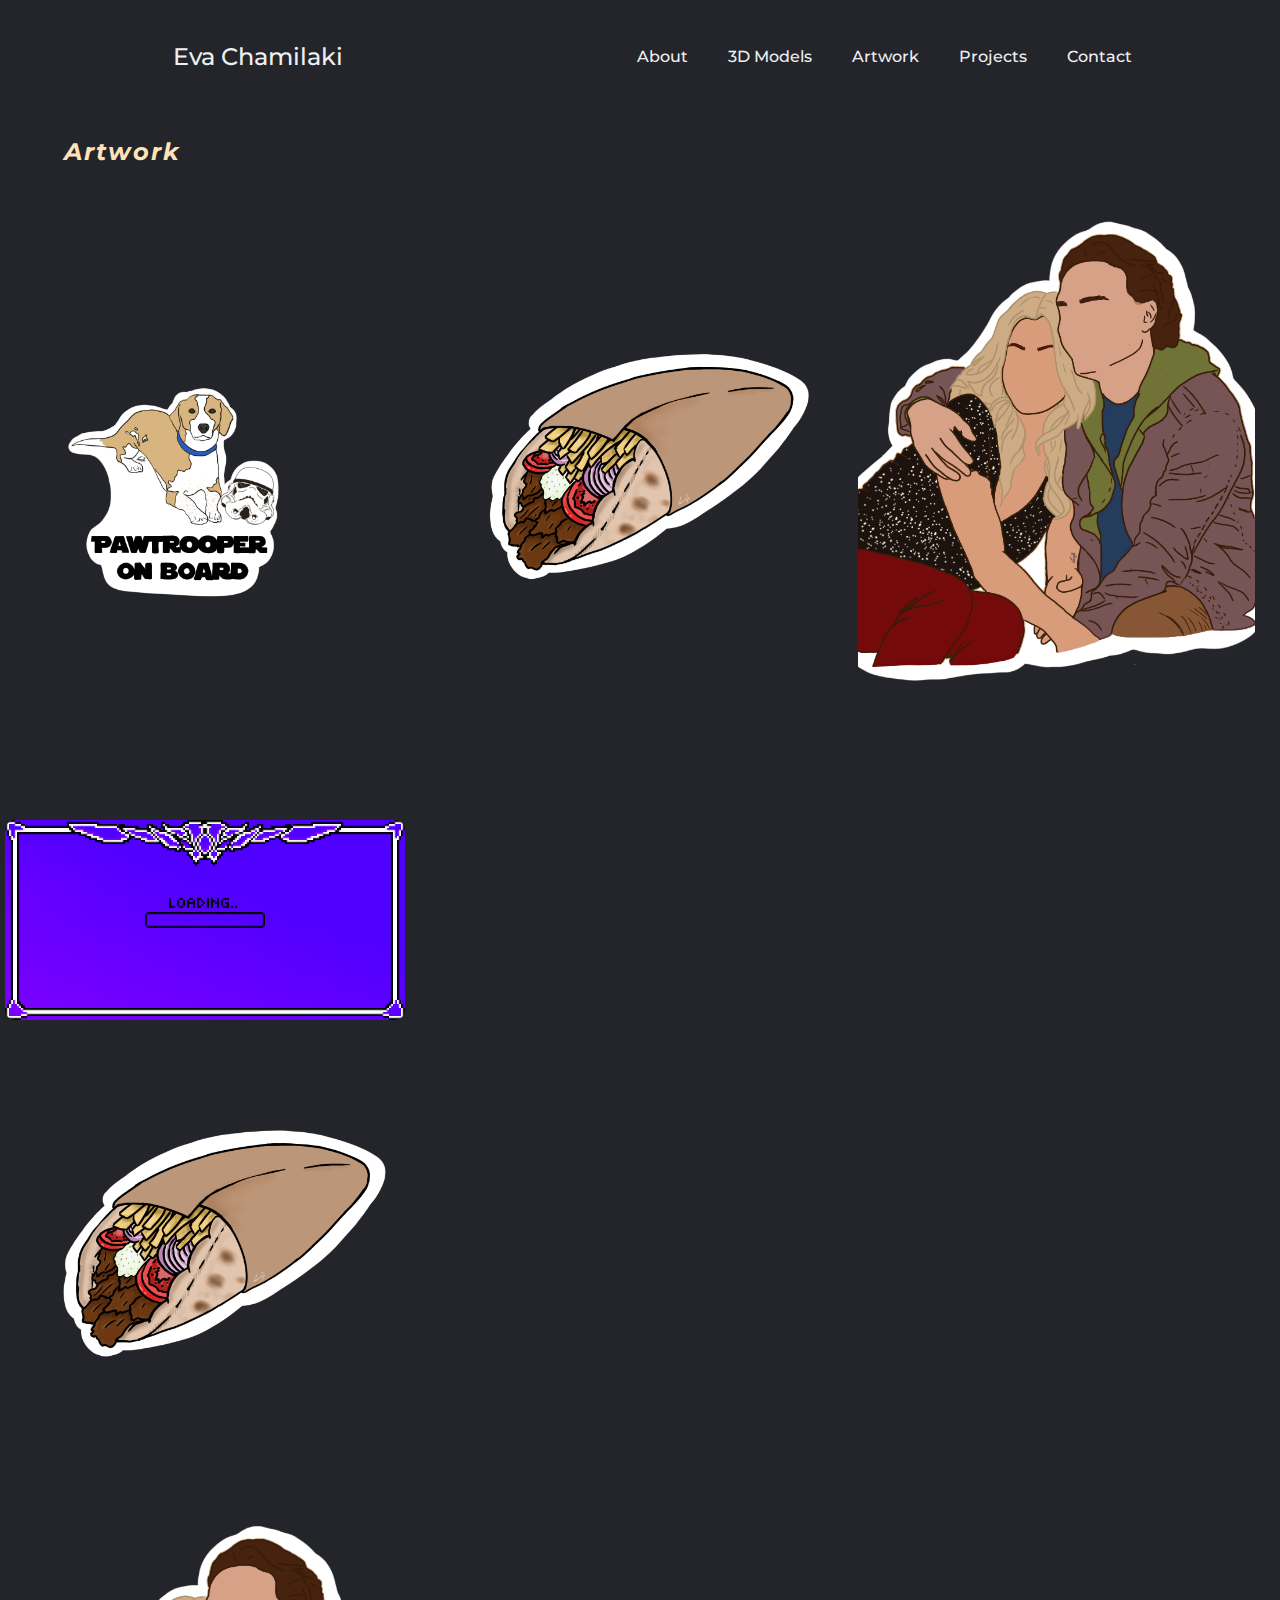
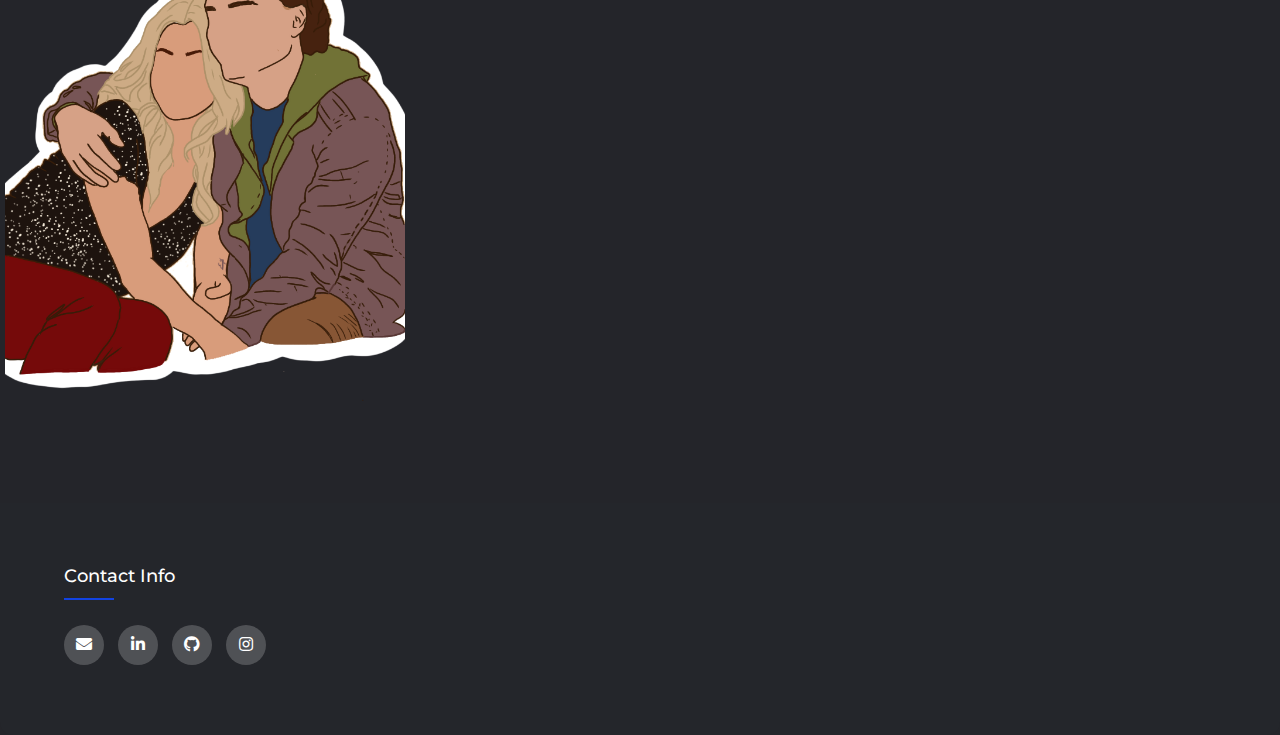
==== artwork.html @ fac0df14 "separated pages, added artworks" ====
<!DOCTYPE html>
<html>

<head>
    <meta charset="utf-8">
    <title>Eva Chamilaki</title>
    <meta name="description" content="">
    <meta name="viewport" content="width=device-width, initial-scale=1">
    <link rel="stylesheet" href="styles.css">
    <link href="https://fonts.googleapis.com/css?family=Montserrat:500&display=swap" rel="stylesheet">
    <link rel="stylesheet" type="text/css"
        href="https://cdnjs.cloudflare.com/ajax/libs/font-awesome/5.15.1/css/all.min.css">
    <script>
        window.onload = function () {
          window.scrollTo(0, 0);
        };
      </script>
</head>

<body>
    <header>
        <nav>
            <ul class="nav__links">
                <li><a href="index.html">About</a></li>
                <li><a href="models_3d.html">3D Models</a></li>
                <li><a href="#anchor_artwork">Artwork</a></li>
                <li><a href="#">Projects</a></li>
                <li><a href="#anchor_contact">Contact</a></li>
            </ul>
        </nav>
        <a class="cta" href="#">Eva Chamilaki</a>
    </header>
    <div class="header-line"></div>

    <div class="main-content">
        <h2 id="anchor_artwork" class="section_titles"><i>Artwork</i></h2>
        <div class="art_3d">
            <div class="row">
                <div class="img_container">
                    <img class="img_format" src="artwork/pawtrooper.png" alt="Azor" style="width:100%">
                </div>
                <div class="img_container">
                    <img class="img_format" src="artwork/gyros_logo.png" alt="GyroText" style="width:100%">
                </div>
                <div class="img_container">
                    <img class="img_format" src="artwork/leonny.png" alt="PennyLeon" style="width:100%">
                </div>
            </div>

            <div class="row"></div>
                <div class="img_container">
                    <img class="img_format" src="artwork/loading.gif" alt="LoadingScreen" style="width:100%">
                </div>
                <div class="img_container">
                    <img class="img_format" src="artwork/gyros_logo.png" alt="GyroText" style="width:100%">
                </div>
                <div class="img_container">
                    <img class="img_format" src="artwork/leonny.png" alt="PennyLeon" style="width:100%">
                </div>
            </div>
            
        </div>
    </div>

    <div class="footer-line"></div>
    <footer class="footer" id="anchor_contact">
        <div class="container">
            <div class="footer-col">
                <h4>Contact info</h4>
                <div class="social-links">
                    <a href="mailto: evacham7@gmail.com" target="_blank"><i class="fas fa-envelope"></i></a>
                    <a href="https://www.linkedin.com/in/eva-chamilaki/" target="_blank"><i
                            class="fab fa-linkedin-in"></i></a>
                    <a href="https://github.com/EvaChamilaki" target="_blank"><i class="fab fa-github"></i></a>
                    <a href="https://www.instagram.com/eva_cham7/" target="_blank"><i class="fab fa-instagram"></i></a>
                </div>
            </div>
        </div>
    </footer>
</body>

</html>
---- styles.css ----
* {
  box-sizing: border-box;
  margin: 0;
  padding: 0;
}

html {
  scroll-behavior: smooth;
}

header {
  display: flex;
  justify-content: space-between;
  align-items: center;
  padding: 30px 10%;
  background-color: #24252a;
}

nav {
  order: 1;
}

.nav__links a,
.cta,
p,
.overlay__content a {
  font-family: "Montserrat", sans-serif;
  font-weight: 500;
  color: #edf0f1;
  text-decoration: none;
}

.about_links {
  color: rgb(115, 204, 242);
}
.nav__links {
  list-style: none;
  display: flex;
  font-size: 16px;
}

.nav__links li {
  padding: 0px 20px;
}

.nav__links li:nth-child(1) {
  padding: 0 20px 0 0;
}

.nav__links li a {
  transition: all 0.3s ease 0s;
}

.nav__links li a:hover {
  color: #1355ef;
}

.cta {
  font-size: 24px;
  margin-left: 20px;
  padding: 9px 25px;
  cursor: default;
  user-select: none;
}

.section_titles {
  display: flex;
  flex-direction: column;
  align-items: left;
  color: #ffe2b6;
  letter-spacing: 2px;
  margin-left: 5%;
}

.header-line,
.footer-line {
  width: 100%;
  height: 2px;
  background-color: #1355ef;
  margin: 0 auto;
}

.header-line {
  margin-bottom: 20px;
}

.footer-line {
  margin-top: 20px;
}

.menu {
  display: none;
}

.overlay {
  height: 100%;
  width: 0;
  position: fixed;
  z-index: 1;
  left: 0;
  top: 0;
  background-color: #24252a;
  overflow-x: hidden;
  transition: all 0.5s ease 0s;
}

.overlay--active {
  width: 100%;
}

.overlay__content {
  display: flex;
  height: 100%;
  flex-direction: column;
  align-items: center;
  justify-content: center;
}

.overlay a {
  padding: 15px;
  font-size: 36px;
  display: block;
  transition: all 0.3s ease 0s;
}

.overlay a:hover,
.overlay a:focus {
  color: #1355ef;
}

.overlay .close {
  position: absolute;
  top: 20px;
  right: 45px;
  font-size: 60px;
  color: #edf0f1;
}

html,
body {
  height: 100%;
  margin: 0;
}

body {
  line-height: 1.5;
  font-family: 'Montserrat', sans-serif;
  display: flex;
  flex-direction: column;
  justify-content: space-between;
  background-color: #24252a;
}

.main-content {
  flex: 1;
  background-color: #24252a;
}

.container {
  max-width: 1224px;
  margin: auto;
  width: 90%;
  padding: 40px 0;
}

.art_3d {
  display: flex;
  flex-direction: column;
  /* Stack rows vertically */
  gap: 20px;
  margin: 0;
  background-color: #24252a;
  padding: 0;
}

.row {
  display: flex;
  justify-content: space-between;
  /* Spread images evenly across each row */
  gap: 20px;
  /* Adjust the space between images */
}

.img_container {
  width: 32%;
  padding: 5px;
  justify-content: center;
  align-items: center;
  display:flex;
}

.img_format {
  width: 100%;
  display: block;
  transition: transform .2s;
  margin:0 auto;
  border-radius: 10px;
}

.about_img {
  float: right;
  margin: 0px 0px 15px 20px;
  border-radius: 10px;
}

.img_format:hover{
    transform:scale(1.1);
}

.row::after {
  content: "";
  clear: both;
  display: table;
}

p {
  padding: 15px; 
  padding-bottom: 0px;
  color: white;

}

.footer {
  background-color: #24262b;
  padding: 20px 0;
  position: relative;
  bottom: 0;
  border-radius: 0px 0px 13px 13px;
}

.footer-col h4 {
  font-size: 18px;
  color: #ffffff;
  text-transform: capitalize;
  margin-bottom: 35px;
  font-weight: 500;
  position: relative;
}

.footer-col h4::before {
  content: '';
  position: absolute;
  left: 0;
  bottom: -10px;
  background-color: #1243e1;
  height: 2px;
  box-sizing: border-box;
  width: 50px;
}

.footer-col .social-links a {
  display: inline-block;
  height: 40px;
  width: 40px;
  background-color: rgba(255, 255, 255, 0.2);
  margin: 0 10px 10px 0;
  text-align: center;
  line-height: 40px;
  border-radius: 50%;
  color: #ffffff;
  transition: all 0.5s ease;
}

.footer-col .social-links a:hover {
  color: #24262b;
  background-color: #ffffff;
}
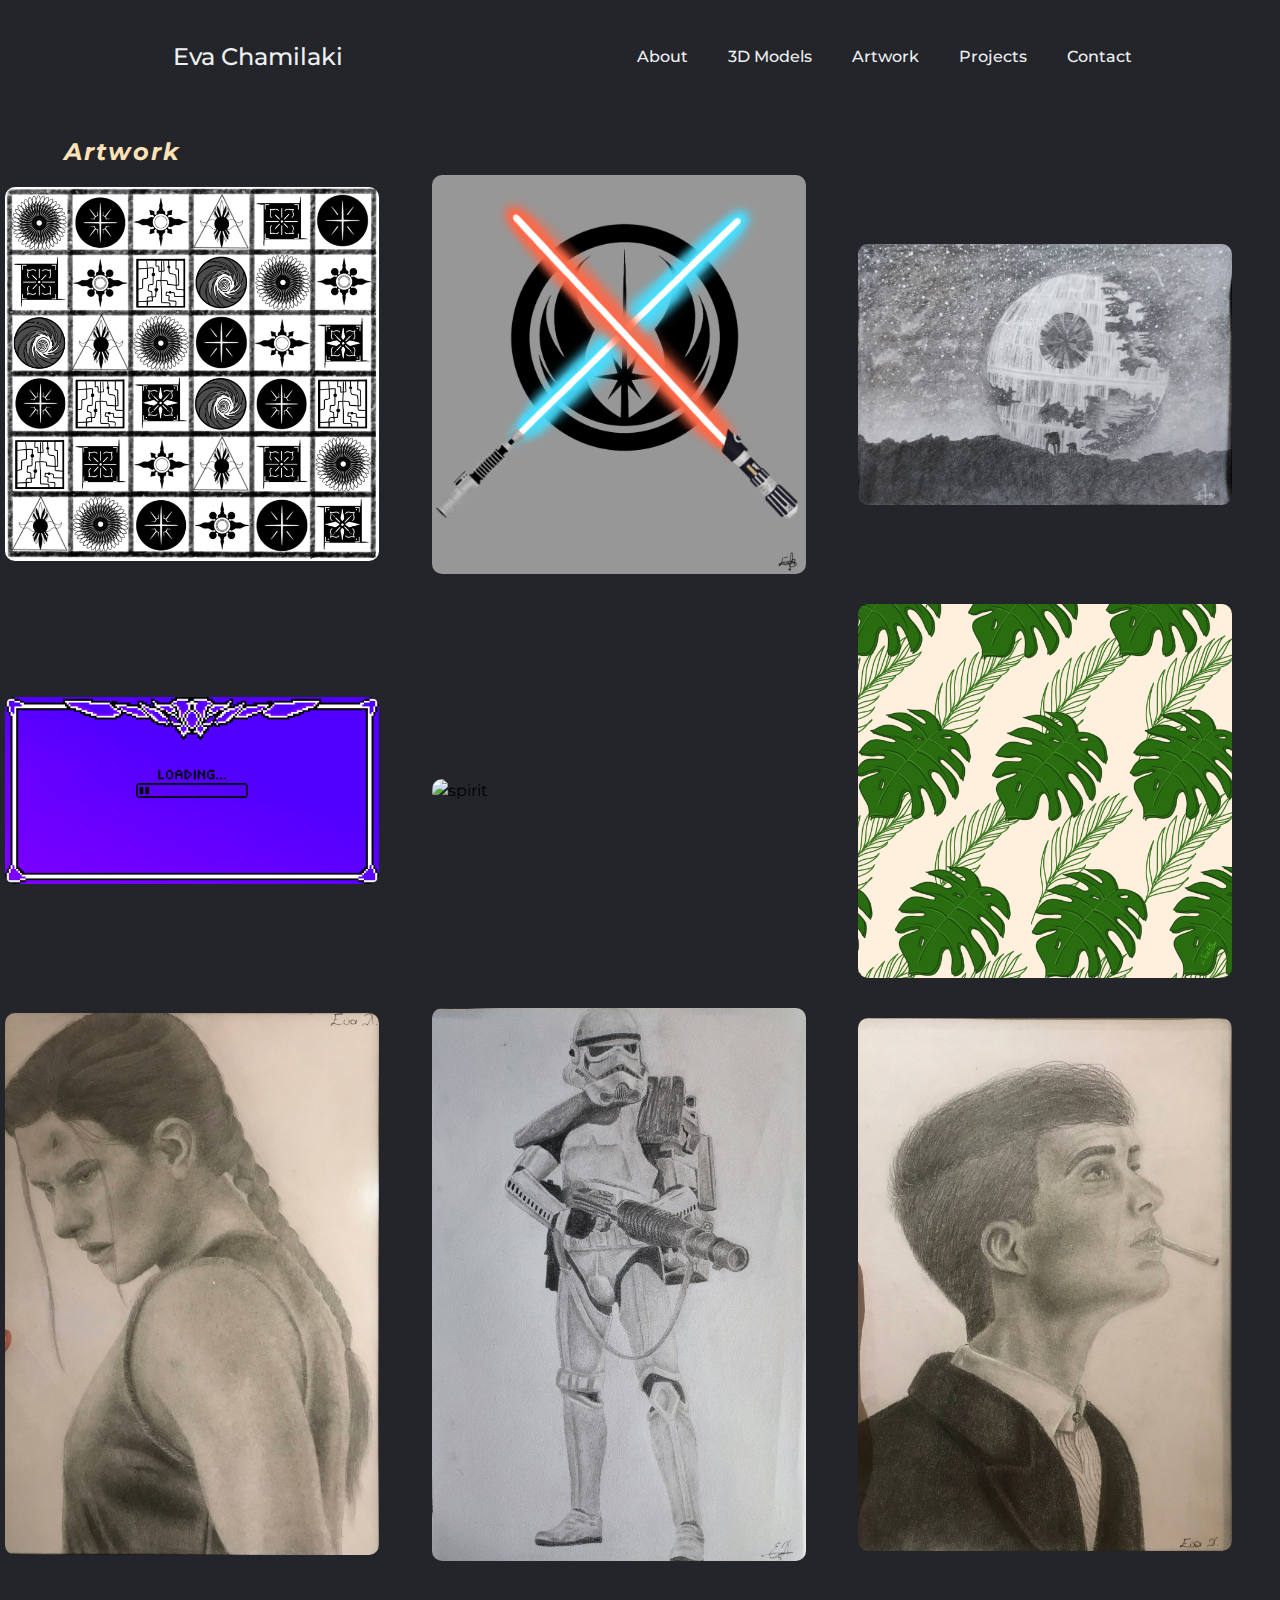
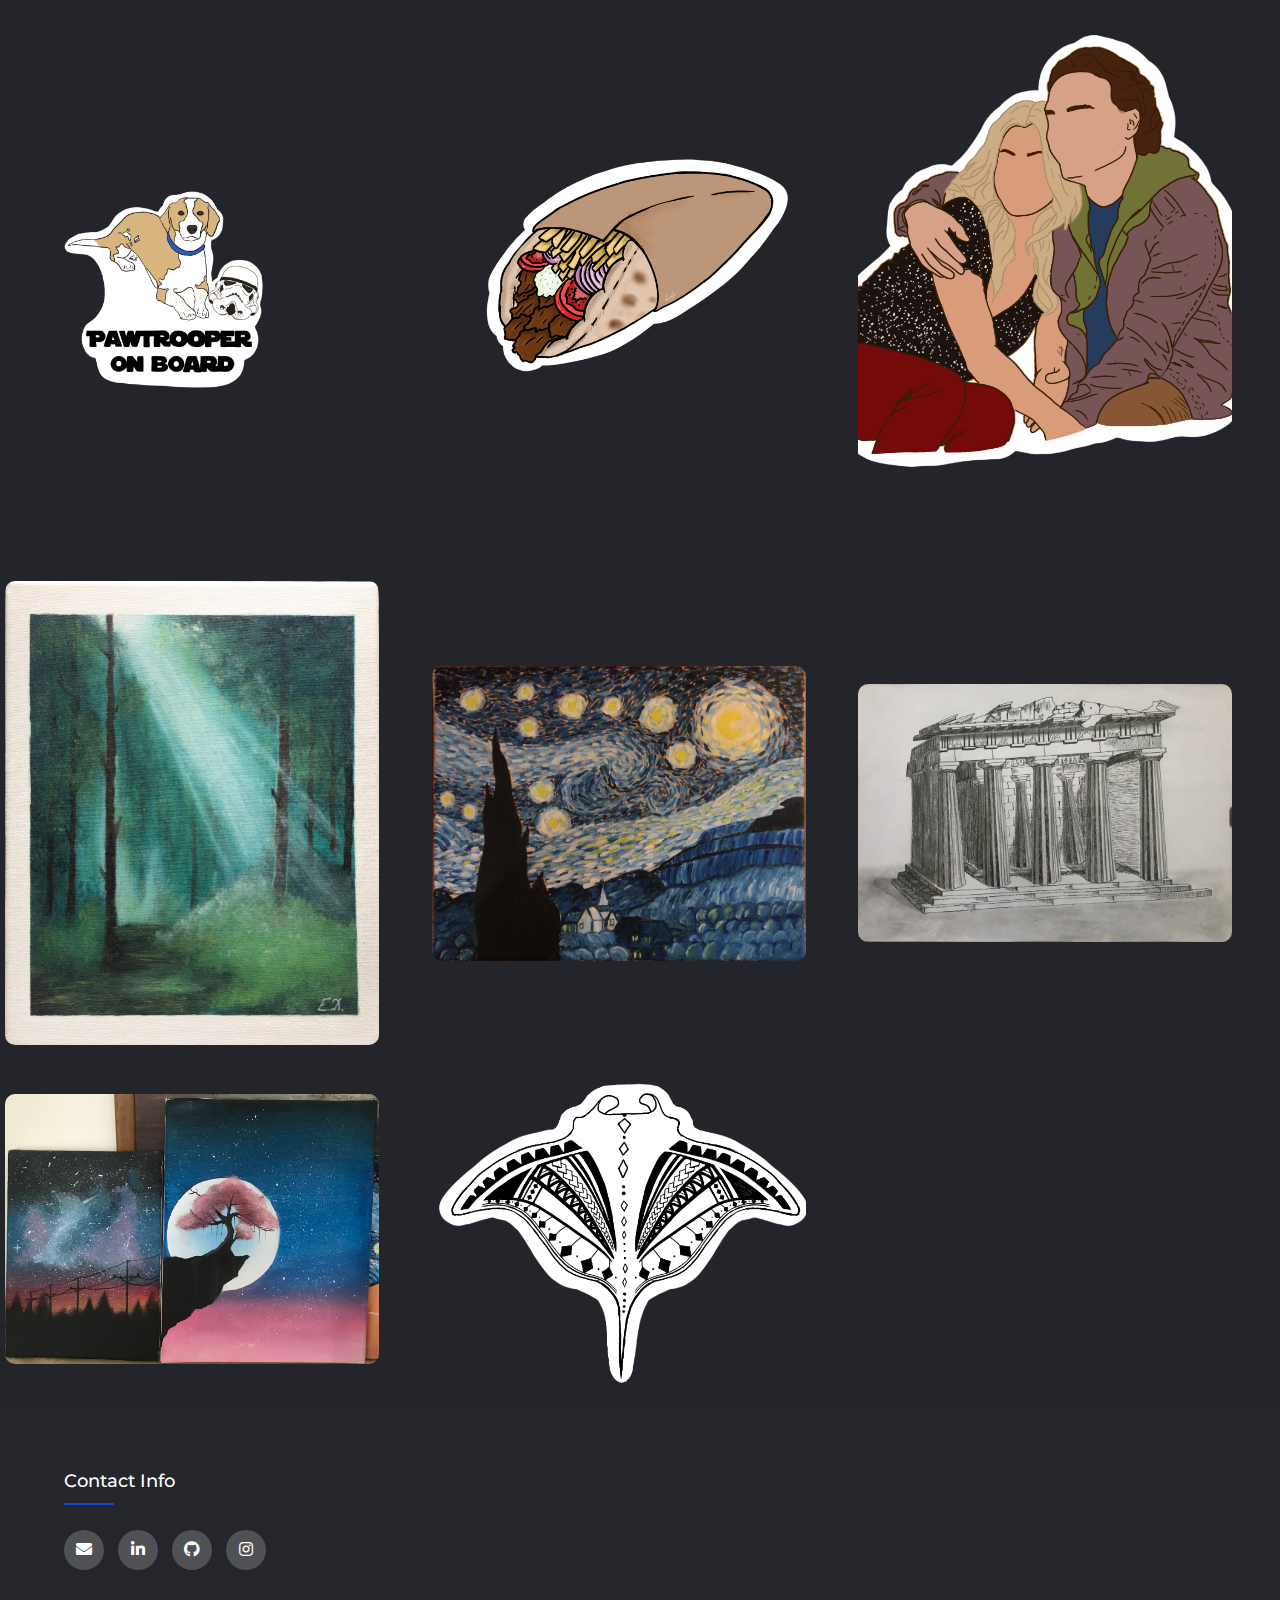
==== commit cf246c5e: "created artwork page" ====
--- a/artwork.html
+++ b/artwork.html
@@ -37,28 +37,75 @@
         <div class="art_3d">
             <div class="row">
                 <div class="img_container">
-                    <img class="img_format" src="artwork/pawtrooper.png" alt="Azor" style="width:100%">
+                    <img class="img_format" src="artwork/symbols.png" alt="symbols">
                 </div>
                 <div class="img_container">
-                    <img class="img_format" src="artwork/gyros_logo.png" alt="GyroText" style="width:100%">
+                    <img class="img_format" src="artwork/StarWars.png" alt="lightsabers">
                 </div>
                 <div class="img_container">
-                    <img class="img_format" src="artwork/leonny.png" alt="PennyLeon" style="width:100%">
+                    <img class="img_format" src="artwork/deathstar.jpg" alt="deathstar">
                 </div>
             </div>
 
-            <div class="row"></div>
+            <div class="row">
                 <div class="img_container">
-                    <img class="img_format" src="artwork/loading.gif" alt="LoadingScreen" style="width:100%">
+                    <img class="img_format" src="artwork/loading.gif" alt="LoadingScreen">
                 </div>
                 <div class="img_container">
-                    <img class="img_format" src="artwork/gyros_logo.png" alt="GyroText" style="width:100%">
+                    <img class="img_format" src="artwork/spirit.png" alt="spirit">
                 </div>
                 <div class="img_container">
-                    <img class="img_format" src="artwork/leonny.png" alt="PennyLeon" style="width:100%">
+                    <img class="img_format" src="artwork/wallpaper.png" alt="wallpaper">
+                </div>
+            </div>
+
+            <div class="row">
+                <div class="img_container">
+                    <img class="img_format" src="artwork/abby (2).jpg" alt="abby">
+                </div>
+                <div class="img_container">
+                    <img class="img_format" src="artwork/stormtrooper.jpg" alt="stormtrooper">
+                </div>
+                <div class="img_container">
+                    <img class="img_format" src="artwork/peak (2).jpg" alt="peakyblinders">
+                </div>
+            </div>
+
+            <div class="row">
+                <div class="img_container">
+                    <img class="img_format" src="artwork/pawtrooper.png" alt="Azor">
+                </div>
+                <div class="img_container">
+                    <img class="img_format" src="artwork/gyros_logo.png" alt="GyroText">
+                </div>
+                <div class="img_container">
+                    <img class="img_format" src="artwork/leonny.png" alt="PennyLeon">
                 </div>
             </div>
             
+            <div class="row">
+                <div class="img_container">
+                    <img class="img_format" src="artwork/forest.jpg" alt="forest">
+                </div>
+                <div class="img_container">
+                    <img class="img_format" src="artwork/vangogh.jpg" alt="starrynight">
+                </div>
+                <div class="img_container">
+                    <img class="img_format" src="artwork/monument.jpg" alt="monument">
+                </div>
+            </div>
+
+            <div class="row">
+                <div class="img_container">
+                    <img class="img_format" src="artwork/drawings.jpg" alt="drawings">
+                </div>
+                <div class="img_container">
+                    <img class="img_format" src="artwork/mantaray.png" alt="mantaray">
+                </div>
+                <div class="img_container">
+                    <!-- <img class="img_format" src="artwork/leonny.png" alt="PennyLeon"> -->
+                </div>
+            </div>
         </div>
     </div>
 
--- a/styles.css
+++ b/styles.css
@@ -182,7 +182,7 @@
 }
 
 .img_container {
-  width: 32%;
+  width: 30%;
   padding: 5px;
   justify-content: center;
   align-items: center;
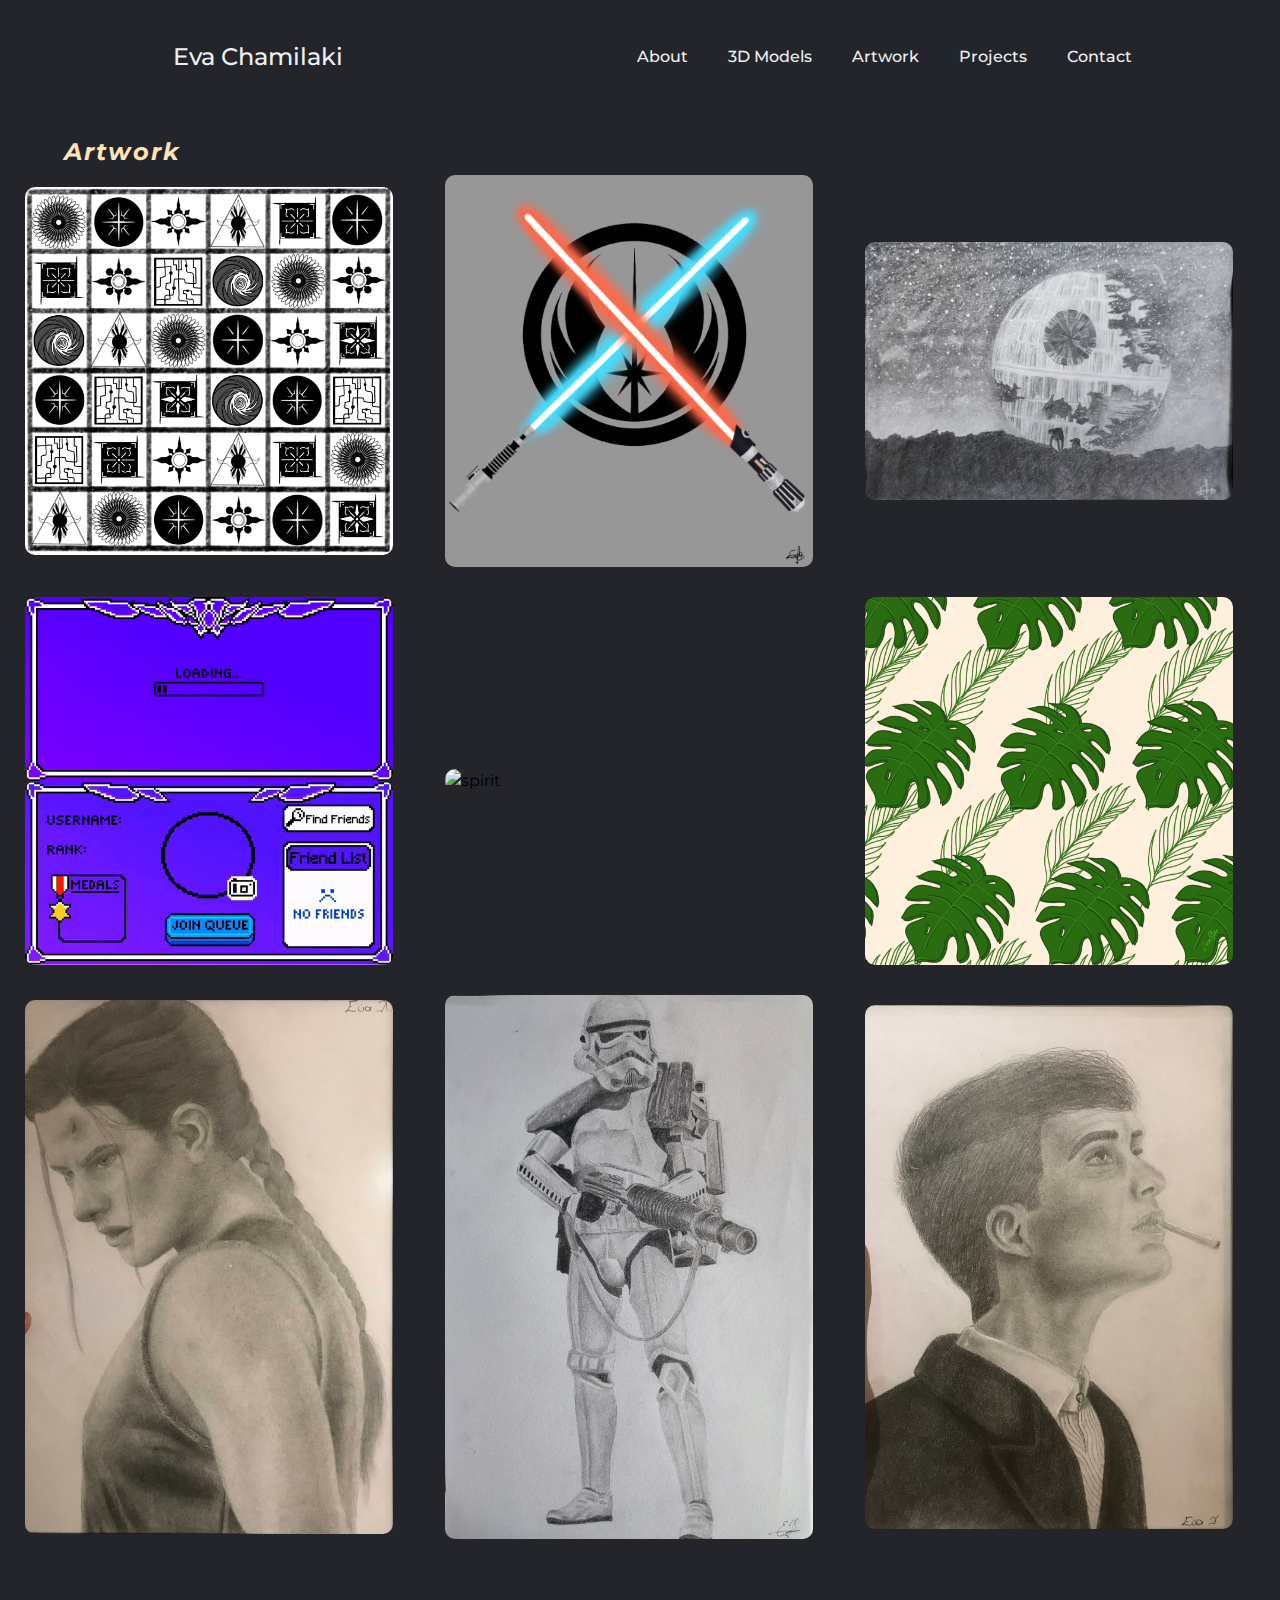
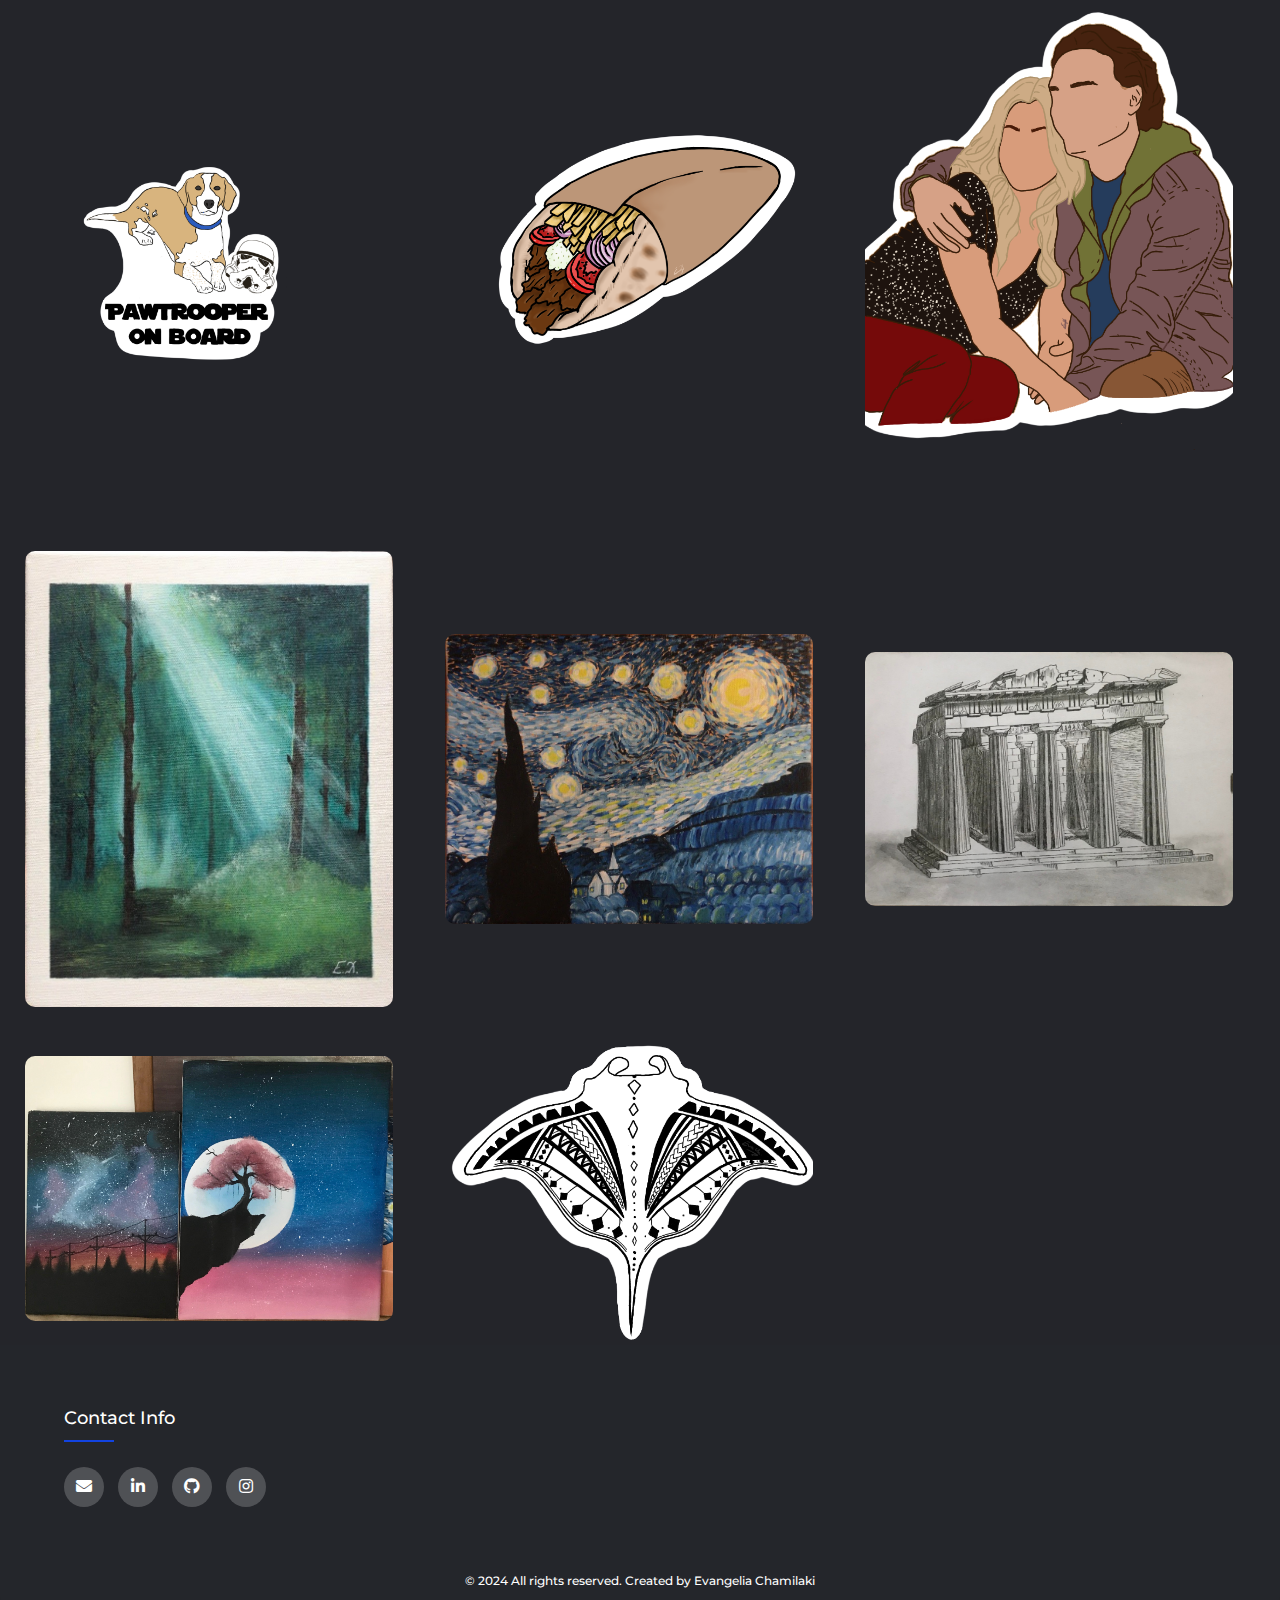
==== commit 11763258: "3d models page" ====
--- a/artwork.html
+++ b/artwork.html
@@ -48,8 +48,9 @@
             </div>
 
             <div class="row">
-                <div class="img_container">
+                <div class="img_container vertical-stack">
                     <img class="img_format" src="artwork/loading.gif" alt="LoadingScreen">
+                    <img class="img_format" src="artwork/main_screen.gif" alt="MainScreen">
                 </div>
                 <div class="img_container">
                     <img class="img_format" src="artwork/spirit.png" alt="spirit">
@@ -123,6 +124,10 @@
                 </div>
             </div>
         </div>
+
+        <div class="footer-copyright">
+            <p>&copy; 2024 All rights reserved. Created by Evangelia Chamilaki</p>
+        </div>
     </footer>
 </body>
 
--- a/styles.css
+++ b/styles.css
@@ -84,8 +84,9 @@
   margin-bottom: 20px;
 }
 
-.footer-line {
-  margin-top: 20px;
+.footer-copyright {
+  text-align: center;
+  font-size: 12px;
 }
 
 .menu {
@@ -166,19 +167,14 @@
 .art_3d {
   display: flex;
   flex-direction: column;
-  /* Stack rows vertically */
   gap: 20px;
-  margin: 0;
-  background-color: #24252a;
-  padding: 0;
+  background-color: #24252a;
 }
 
 .row {
   display: flex;
   justify-content: space-between;
-  /* Spread images evenly across each row */
-  gap: 20px;
-  /* Adjust the space between images */
+  padding-left: 20px;
 }
 
 .img_container {
@@ -195,6 +191,13 @@
   transition: transform .2s;
   margin:0 auto;
   border-radius: 10px;
+}
+
+.vertical-stack {
+  display: flex;
+  flex-direction: column;  /* Stack items (images) vertically */
+  align-items: center;
+  justify-content: center;
 }
 
 .about_img {
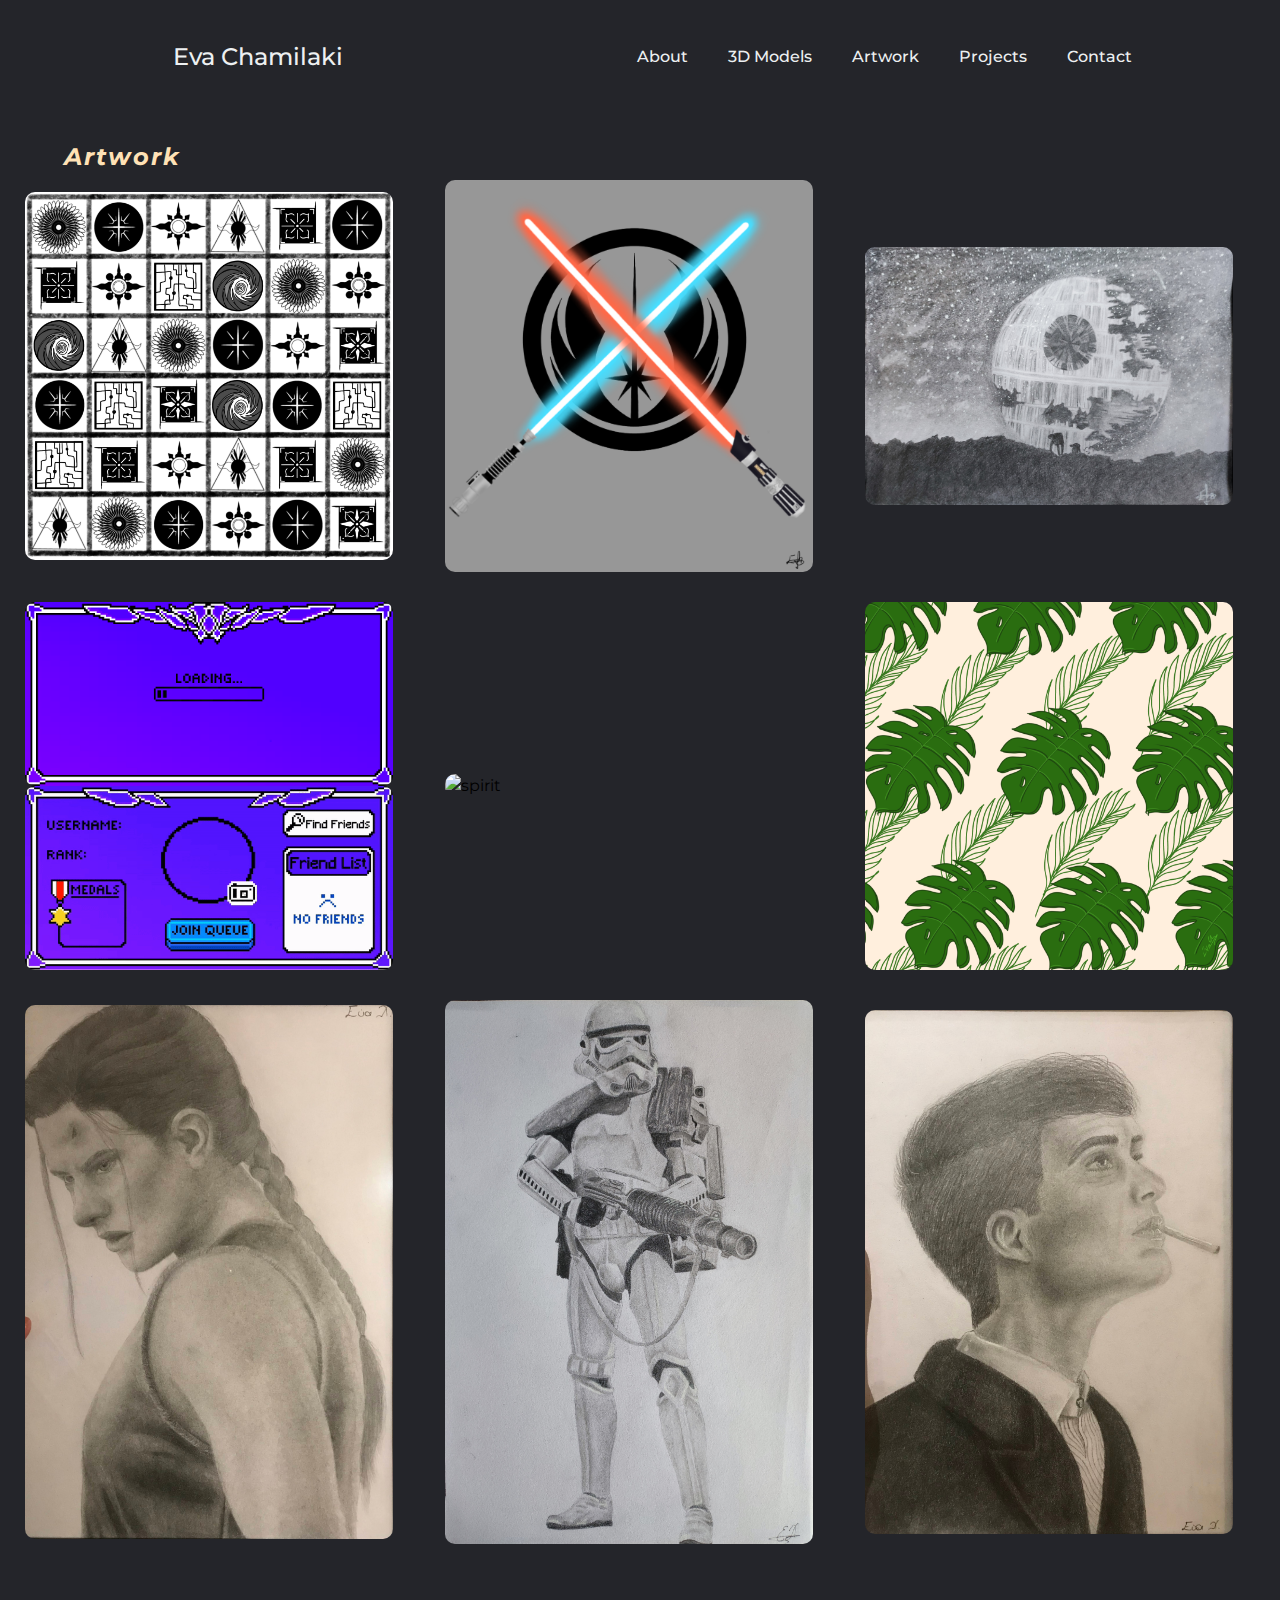
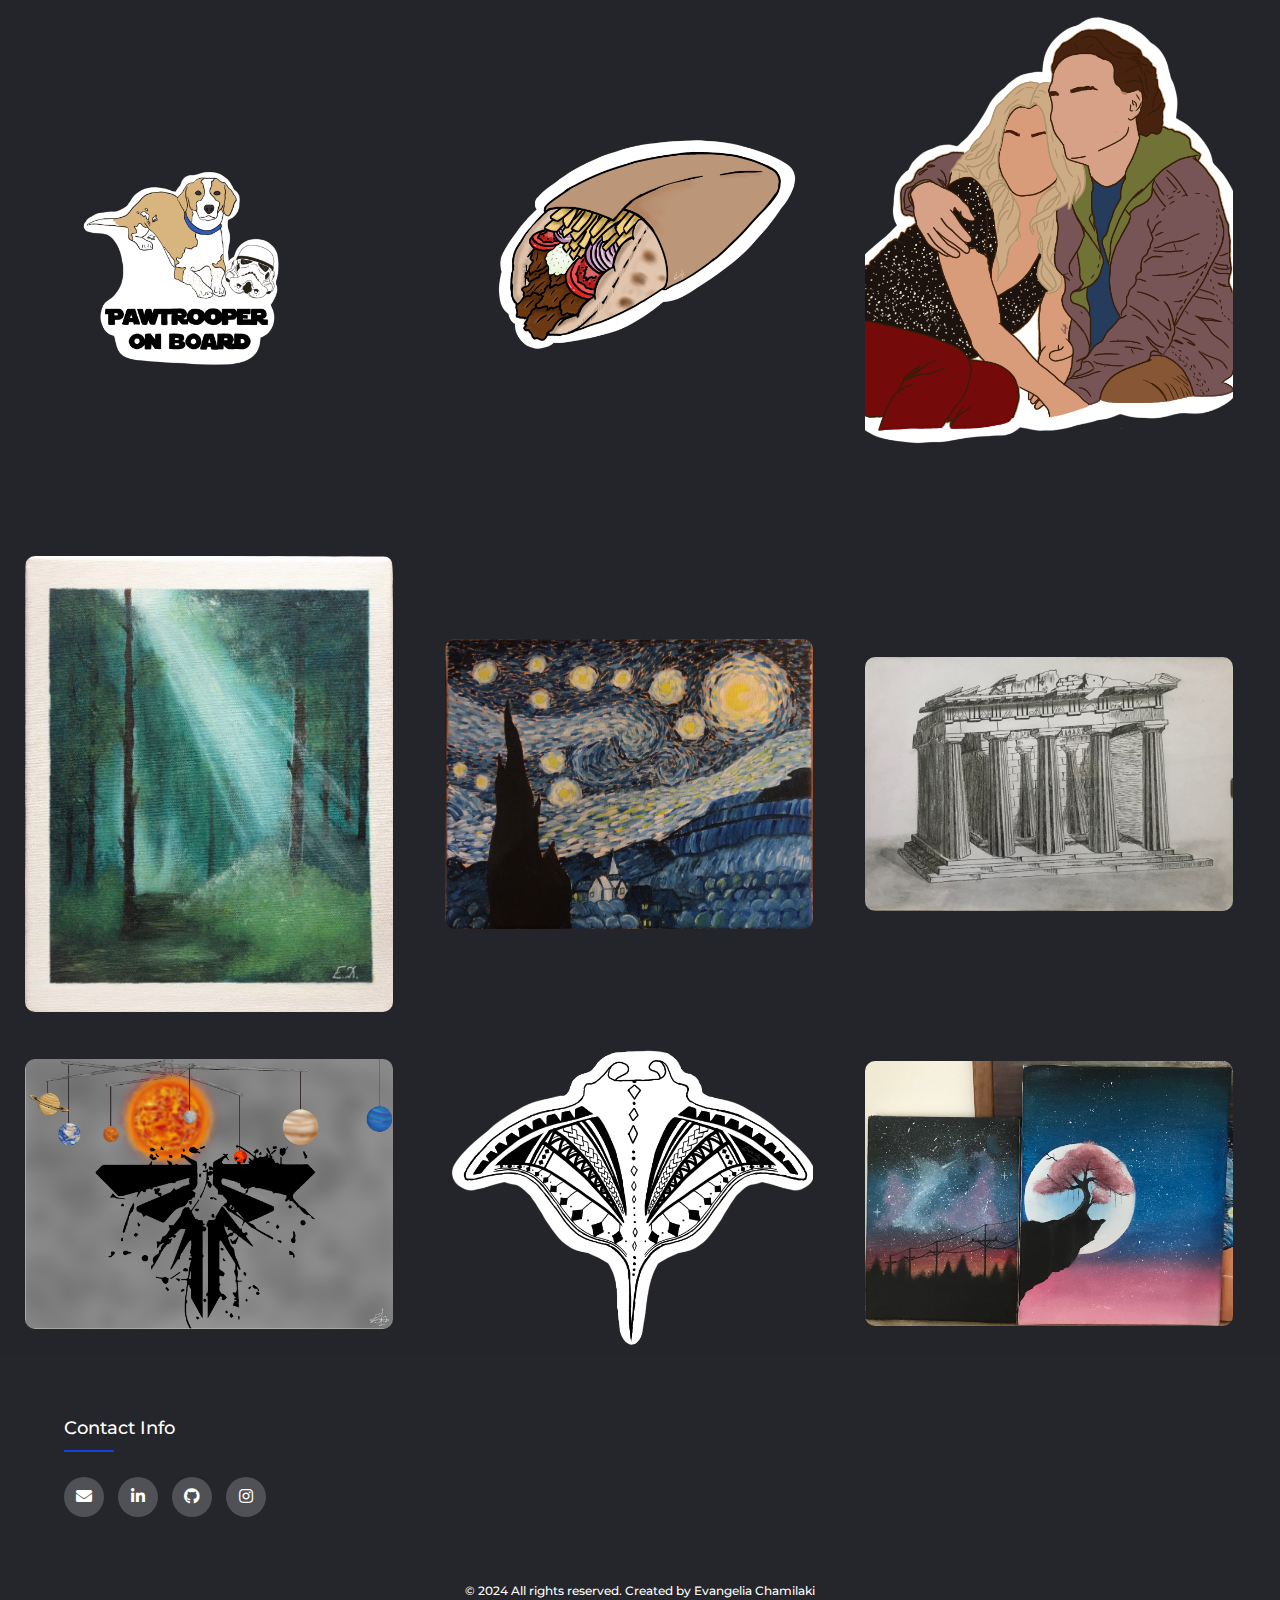
==== commit dd6b784a: "projects page added" ====
--- a/artwork.html
+++ b/artwork.html
@@ -24,7 +24,7 @@
                 <li><a href="index.html">About</a></li>
                 <li><a href="models_3d.html">3D Models</a></li>
                 <li><a href="#anchor_artwork">Artwork</a></li>
-                <li><a href="#">Projects</a></li>
+                <li><a href="projects.html">Projects</a></li>
                 <li><a href="#anchor_contact">Contact</a></li>
             </ul>
         </nav>
@@ -98,16 +98,23 @@
 
             <div class="row">
                 <div class="img_container">
-                    <img class="img_format" src="artwork/drawings.jpg" alt="drawings">
+                    <img class="img_format" src="artwork/firefly.png" alt="firefly">
                 </div>
                 <div class="img_container">
                     <img class="img_format" src="artwork/mantaray.png" alt="mantaray">
                 </div>
                 <div class="img_container">
+                    <img class="img_format" src="artwork/drawings.jpg" alt="drawings">
                     <!-- <img class="img_format" src="artwork/leonny.png" alt="PennyLeon"> -->
                 </div>
             </div>
         </div>
+
+        <a href="#" class="scrollbutton" id="scrollbuttonid">
+            <img src="arrow.png" alt="arrow">
+        </a>
+
+        <script src="script.js"></script>
     </div>
 
     <div class="footer-line"></div>
--- a/styles.css
+++ b/styles.css
@@ -75,9 +75,10 @@
 .header-line,
 .footer-line {
   width: 100%;
-  height: 2px;
+  height: 1px;
   background-color: #1355ef;
   margin: 0 auto;
+  margin-top: 5px;
 }
 
 .header-line {
@@ -216,11 +217,74 @@
   display: table;
 }
 
+.timeline {
+  margin: 90px auto;
+  max-width: 80%;
+  border-left: 2px solid #1355ef;
+  padding: 0 20px 0 30px;
+  display: flex;
+  flex-direction: column;
+  gap: 20px;
+  position: relative;
+}
+
+.project-item {
+  background-color: #acacba;
+  padding: 10px 25px;
+  font-size: 16px;
+  border: 1px solid #1355ef;
+  line-height: 1.7;
+  position: relative;
+  height: auto;
+  word-wrap: break-word;
+  border-radius: 20px;
+}
+
+.year {
+  position: absolute;
+  top: 10px;
+  right: 25px;
+  color: #000000;
+  font-weight: normal;
+}
+
+.project-item::before {
+  content: "";
+  display: block;
+  width: 10px;
+  height: 10px;
+  border-radius: 50%;
+  background-color: #24252a;
+  border: 3px solid #ddd;
+  position: absolute;
+  left: -40px; 
+  top: 50%;
+  transform: translateY(-50%);
+}
+
+.project-item::after {
+  content: '';
+  border-style: solid;
+  border-color: transparent #ddd transparent transparent;
+  border-width: 8px;
+  position: absolute;
+  left: -17px;
+  top: 50%;
+  transform: translateY(-50%);
+}
+
+.project-item h4 {
+  font-weight: normal;
+}
+
+.project-item small {
+  color: #3a3a3a;
+}
+
 p {
   padding: 15px; 
   padding-bottom: 0px;
   color: white;
-
 }
 
 .footer {
@@ -267,4 +331,18 @@
 .footer-col .social-links a:hover {
   color: #24262b;
   background-color: #ffffff;
+}
+
+.scrollbutton {
+  display: none;
+  position: fixed;
+  bottom: 1%;
+  right: 3%;
+  border: none;
+  cursor: pointer;
+}
+
+.scrollbutton img {
+  width: 60px; /* Set the appropriate width for the arrow */
+  height: 60px; /* Set the appropriate height for the arrow */
 }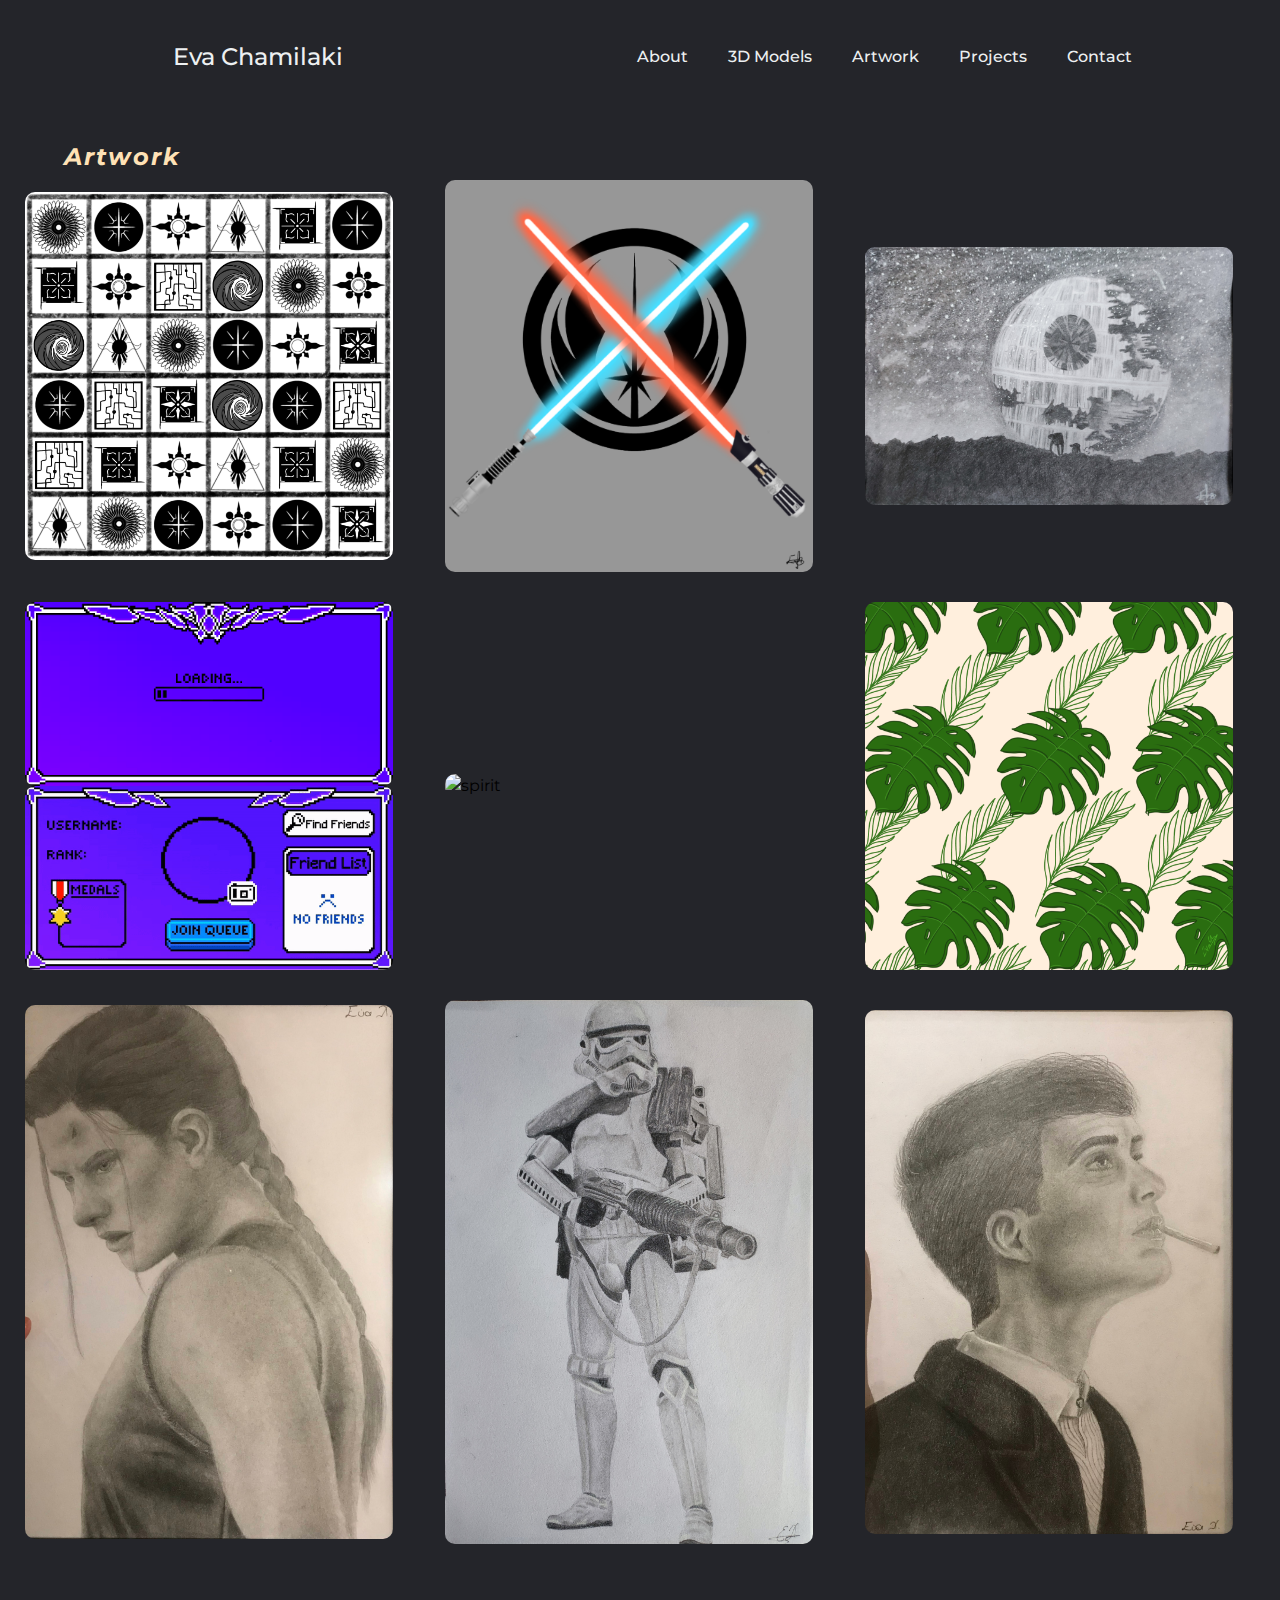
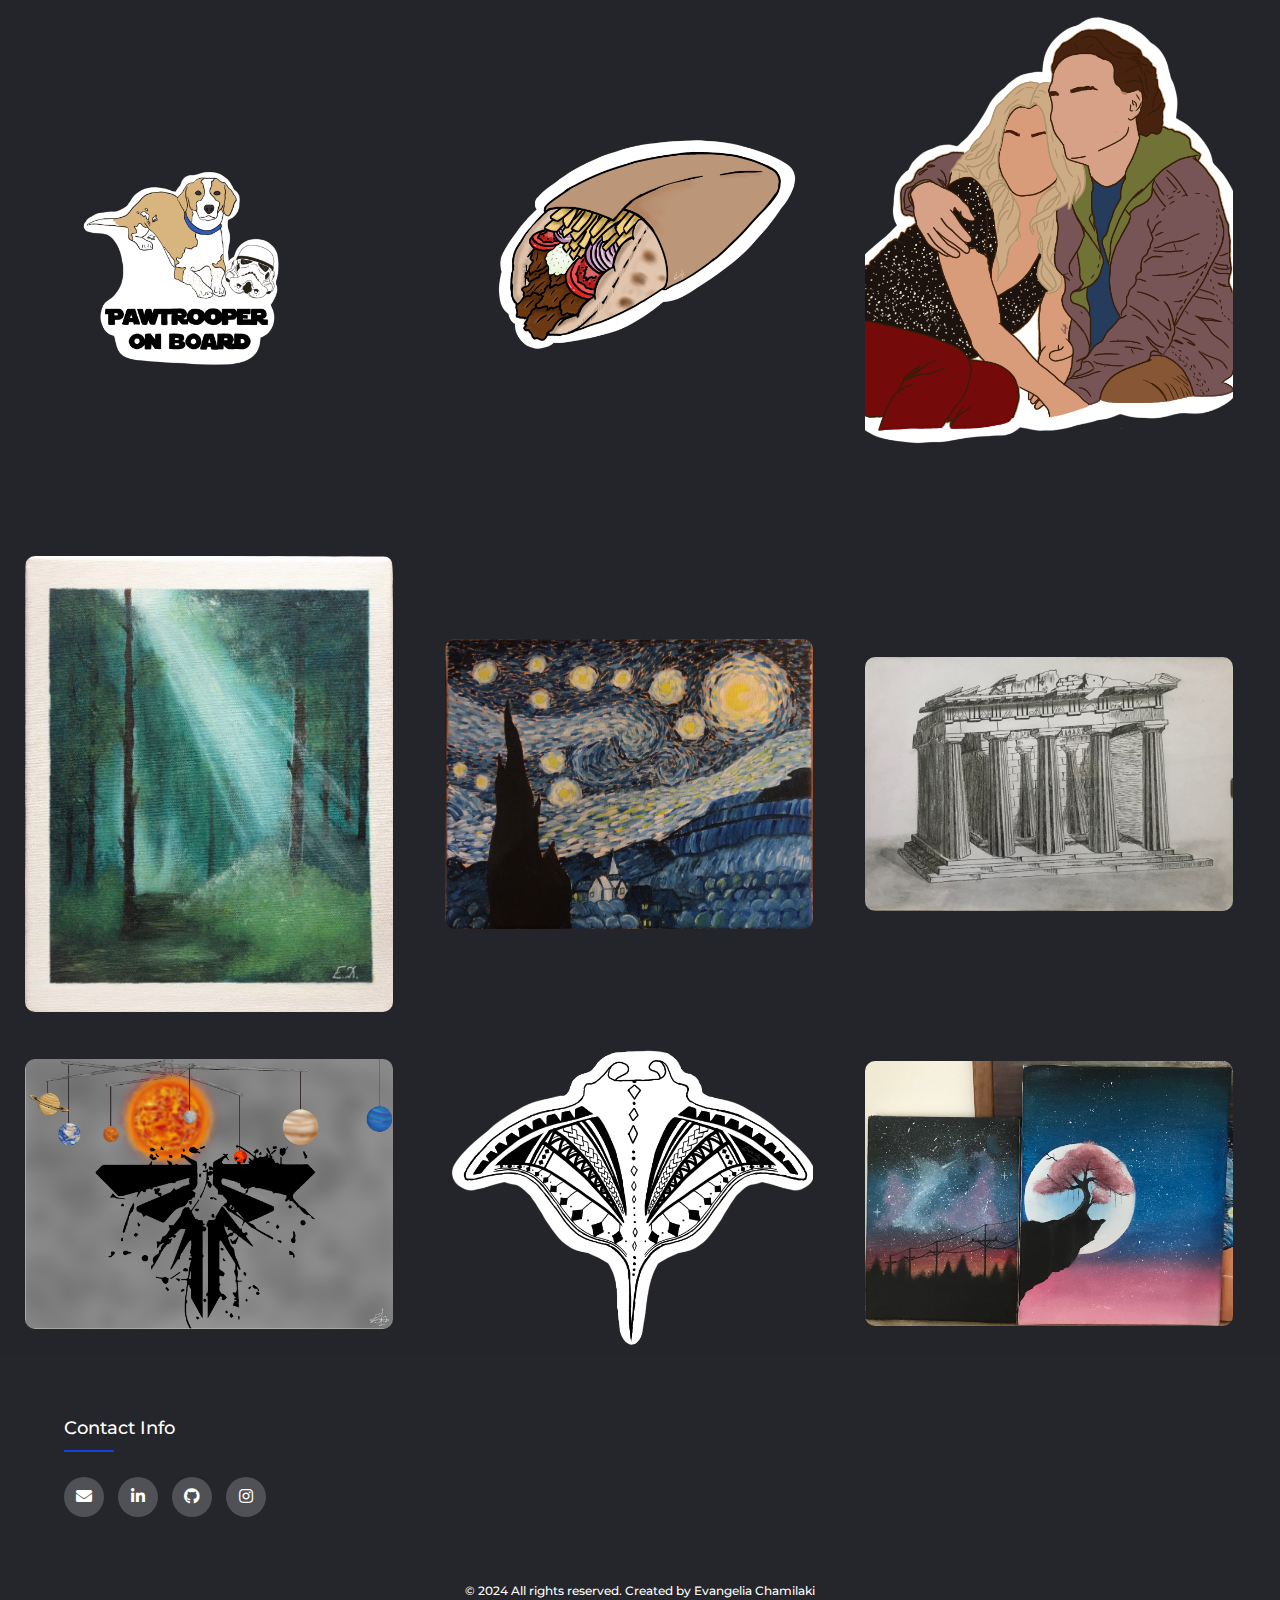
==== commit 11d08398: "fix on scroll button" ====
--- a/artwork.html
+++ b/artwork.html
@@ -12,9 +12,9 @@
         href="https://cdnjs.cloudflare.com/ajax/libs/font-awesome/5.15.1/css/all.min.css">
     <script>
         window.onload = function () {
-          window.scrollTo(0, 0);
+            window.scrollTo(0, 0);
         };
-      </script>
+    </script>
 </head>
 
 <body>
@@ -83,7 +83,7 @@
                     <img class="img_format" src="artwork/leonny.png" alt="PennyLeon">
                 </div>
             </div>
-            
+
             <div class="row">
                 <div class="img_container">
                     <img class="img_format" src="artwork/forest.jpg" alt="forest">
@@ -109,12 +109,6 @@
                 </div>
             </div>
         </div>
-
-        <a href="#" class="scrollbutton" id="scrollbuttonid">
-            <img src="arrow.png" alt="arrow">
-        </a>
-
-        <script src="script.js"></script>
     </div>
 
     <div class="footer-line"></div>
@@ -136,6 +130,11 @@
             <p>&copy; 2024 All rights reserved. Created by Evangelia Chamilaki</p>
         </div>
     </footer>
+
+    <a href="#" class="scrollbutton" id="scrollbuttonid">
+        <img src="arrow.png" alt="arrow">
+    </a>
+
+    <script src="script.js"></script>
 </body>
-
 </html>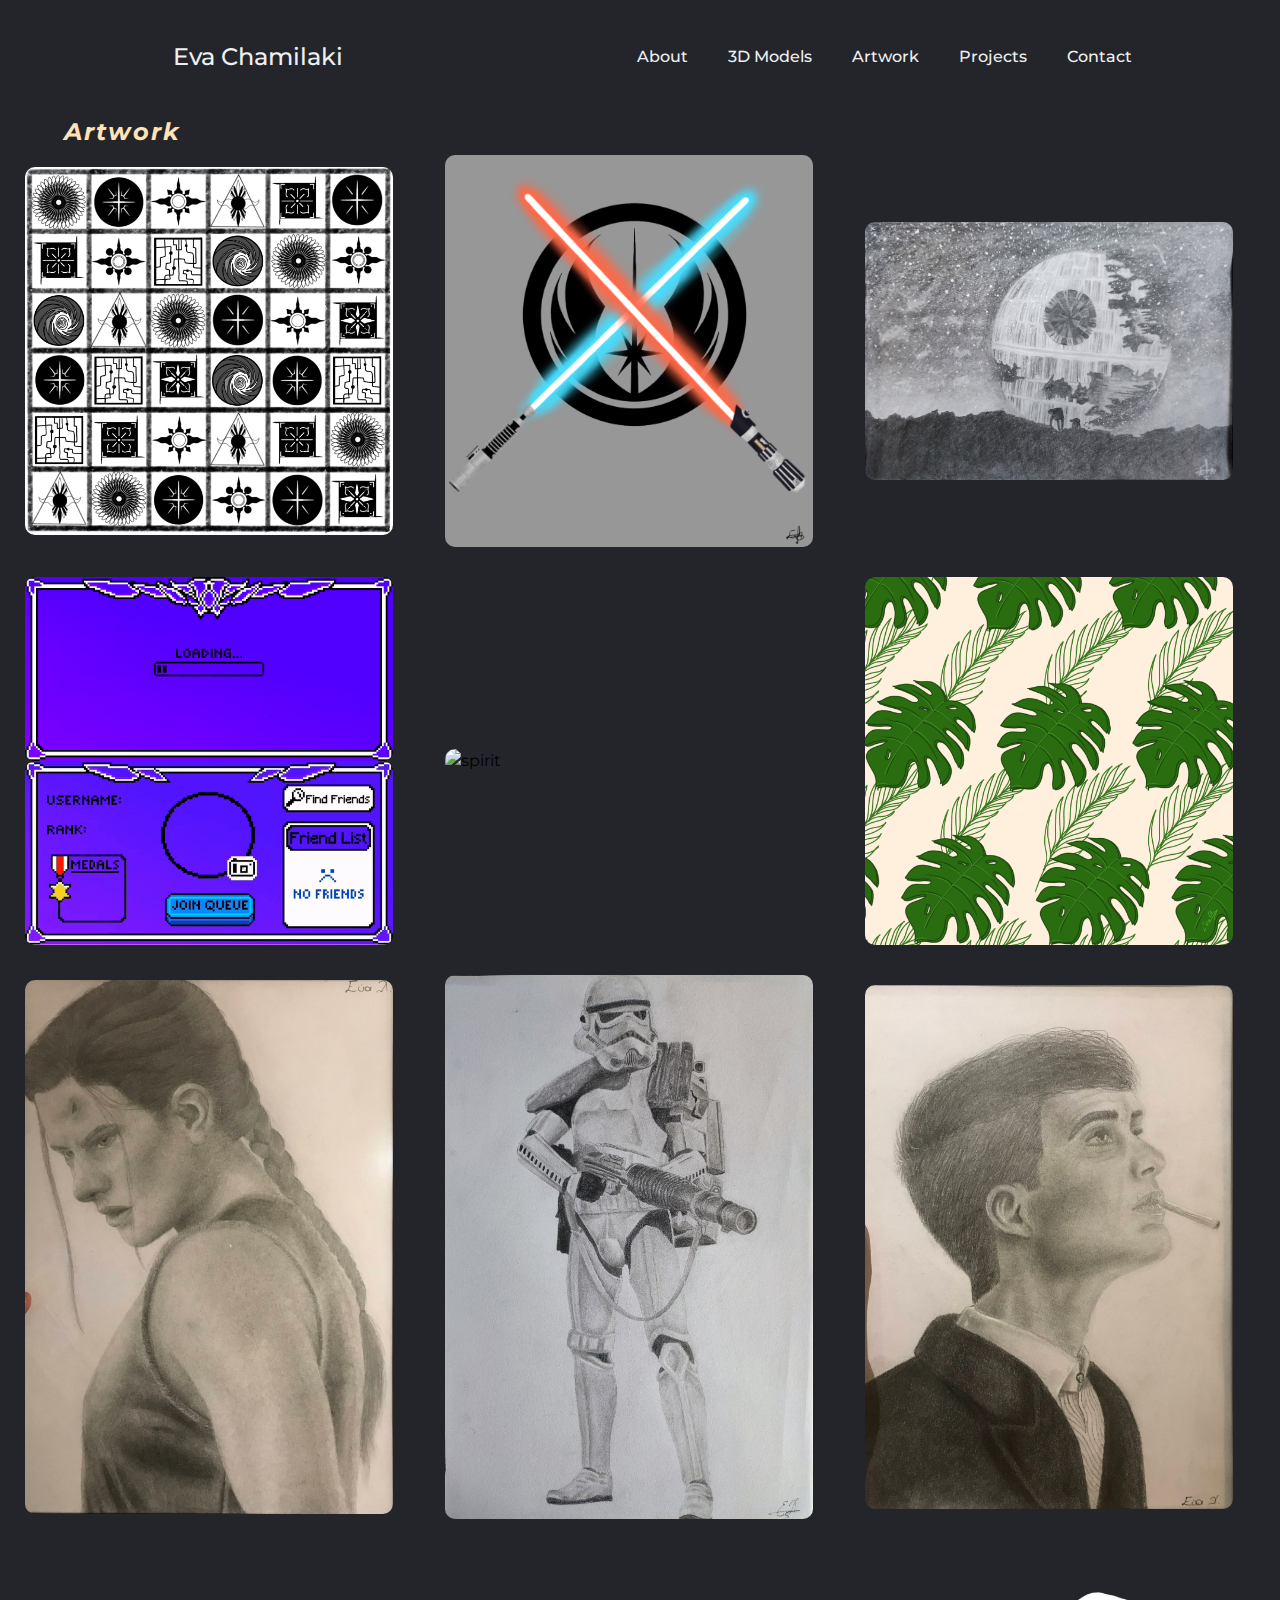
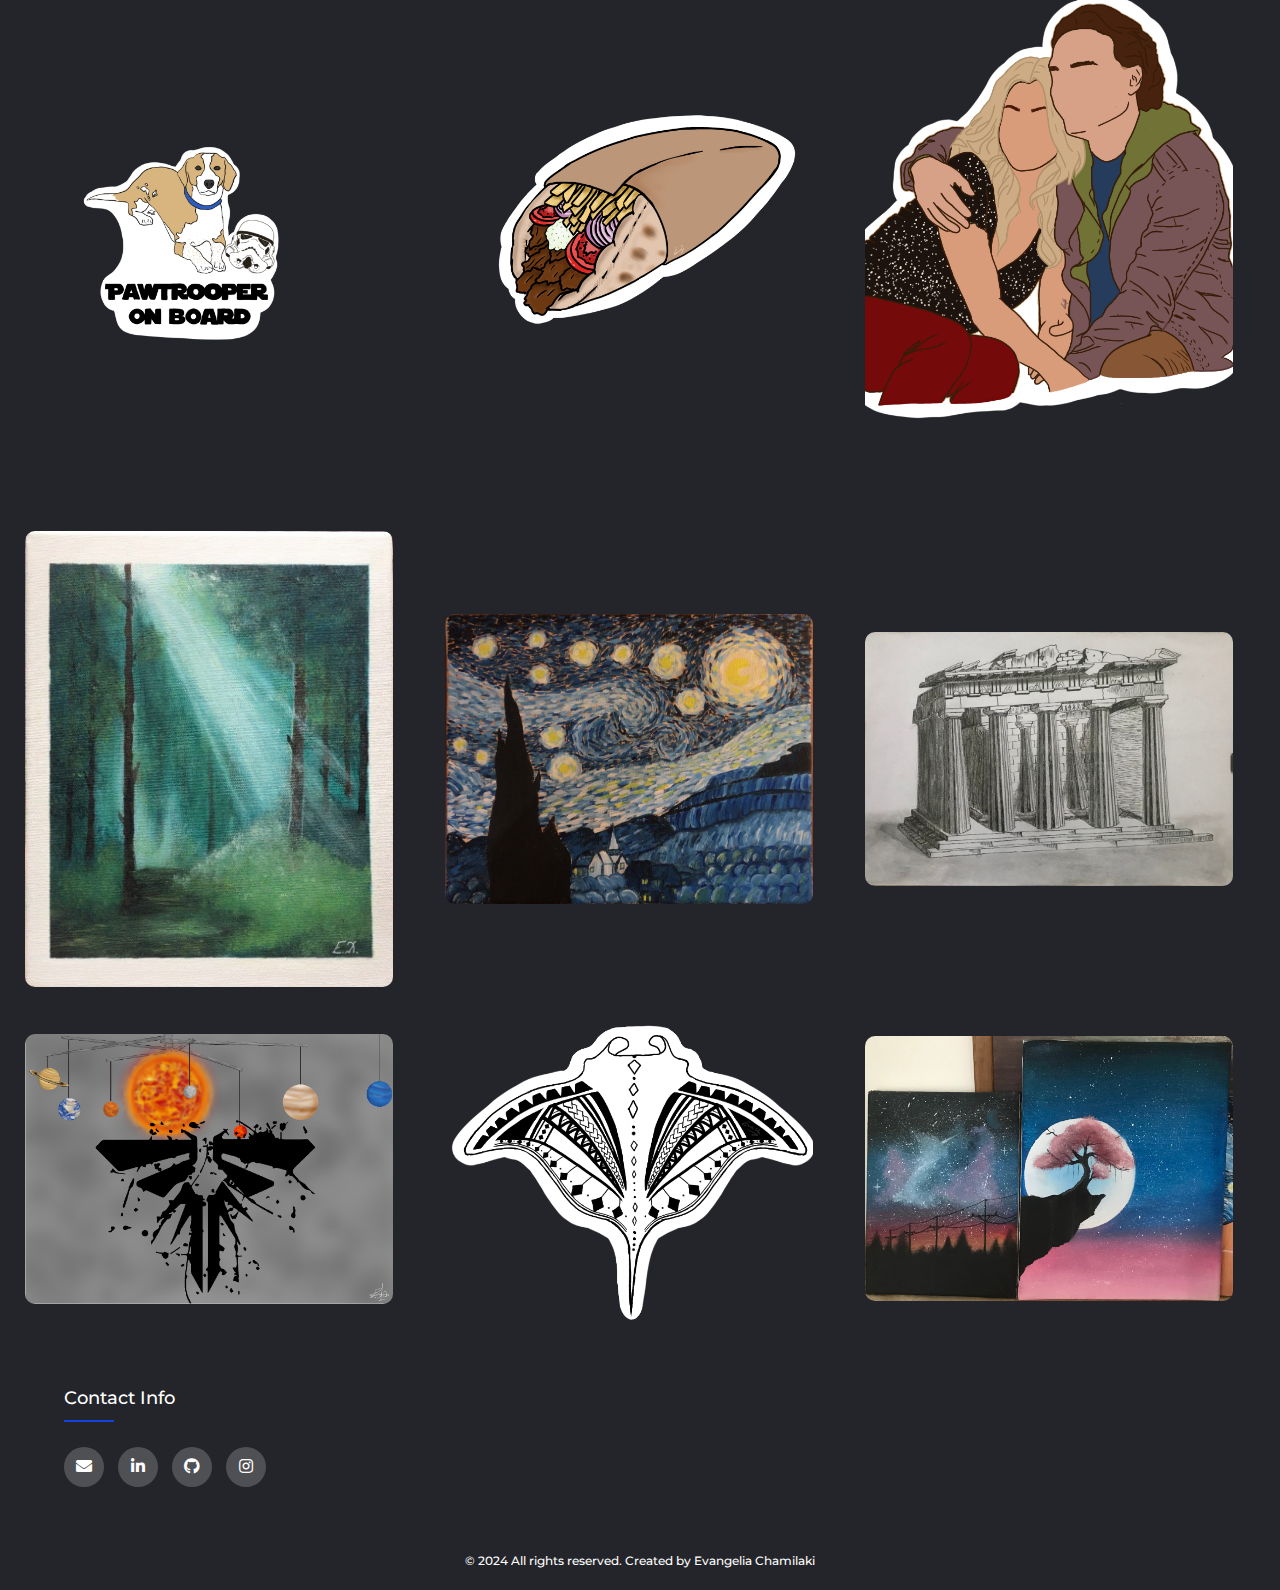
==== commit d1100fdc: "final changes" ====
--- a/artwork.html
+++ b/artwork.html
@@ -6,7 +6,7 @@
     <title>Eva Chamilaki</title>
     <meta name="description" content="">
     <meta name="viewport" content="width=device-width, initial-scale=1">
-    <link rel="stylesheet" href="styles.css">
+    <link rel="stylesheet" href="other_files/styles.css">
     <link href="https://fonts.googleapis.com/css?family=Montserrat:500&display=swap" rel="stylesheet">
     <link rel="stylesheet" type="text/css"
         href="https://cdnjs.cloudflare.com/ajax/libs/font-awesome/5.15.1/css/all.min.css">
@@ -28,9 +28,9 @@
                 <li><a href="#anchor_contact">Contact</a></li>
             </ul>
         </nav>
-        <a class="cta" href="#">Eva Chamilaki</a>
+        <a class="cta" href="index.html" style="cursor: pointer;">Eva Chamilaki</a>
     </header>
-    <div class="header-line"></div>
+    <!-- <div class="header-line"></div> -->
 
     <div class="main-content">
         <h2 id="anchor_artwork" class="section_titles"><i>Artwork</i></h2>
@@ -111,7 +111,7 @@
         </div>
     </div>
 
-    <div class="footer-line"></div>
+    <!-- <div class="footer-line"></div> -->
     <footer class="footer" id="anchor_contact">
         <div class="container">
             <div class="footer-col">
@@ -132,9 +132,9 @@
     </footer>
 
     <a href="#" class="scrollbutton" id="scrollbuttonid">
-        <img src="arrow.png" alt="arrow">
+        <img src="other_files/arrow.png" alt="arrow">
     </a>
 
-    <script src="script.js"></script>
+    <script src="other_files/script.js"></script>
 </body>
 </html>--- a/other_files/styles.css
+++ b/other_files/styles.css
@@ -0,0 +1,348 @@
+* {
+  box-sizing: border-box;
+  margin: 0;
+  padding: 0;
+}
+
+html {
+  scroll-behavior: smooth;
+}
+
+header {
+  display: flex;
+  justify-content: space-between;
+  align-items: center;
+  padding: 30px 10%;
+  background-color: #24252a;
+}
+
+nav {
+  order: 1;
+}
+
+.nav__links a,
+.cta,
+p,
+.overlay__content a {
+  font-family: "Montserrat", sans-serif;
+  font-weight: 500;
+  color: #edf0f1;
+  text-decoration: none;
+}
+
+.about_links {
+  color: rgb(115, 204, 242);
+}
+.nav__links {
+  list-style: none;
+  display: flex;
+  font-size: 16px;
+}
+
+.nav__links li {
+  padding: 0px 20px;
+}
+
+.nav__links li:nth-child(1) {
+  padding: 0 20px 0 0;
+}
+
+.nav__links li a {
+  transition: all 0.3s ease 0s;
+}
+
+.nav__links li a:hover {
+  color: #1355ef;
+}
+
+.cta {
+  font-size: 24px;
+  margin-left: 20px;
+  padding: 9px 25px;
+  cursor: default;
+  user-select: none;
+}
+
+.section_titles {
+  display: flex;
+  flex-direction: column;
+  align-items: left;
+  color: #ffe2b6;
+  letter-spacing: 2px;
+  margin-left: 5%;
+}
+
+.header-line,
+.footer-line {
+  width: 100%;
+  height: 1px;
+  background-color: #1355ef;
+  margin: 0 auto;
+  margin-top: 5px;
+}
+
+.header-line {
+  margin-bottom: 20px;
+}
+
+.footer-copyright {
+  text-align: center;
+  font-size: 12px;
+}
+
+.menu {
+  display: none;
+}
+
+.overlay {
+  height: 100%;
+  width: 0;
+  position: fixed;
+  z-index: 1;
+  left: 0;
+  top: 0;
+  background-color: #24252a;
+  overflow-x: hidden;
+  transition: all 0.5s ease 0s;
+}
+
+.overlay--active {
+  width: 100%;
+}
+
+.overlay__content {
+  display: flex;
+  height: 100%;
+  flex-direction: column;
+  align-items: center;
+  justify-content: center;
+}
+
+.overlay a {
+  padding: 15px;
+  font-size: 36px;
+  display: block;
+  transition: all 0.3s ease 0s;
+}
+
+.overlay a:hover,
+.overlay a:focus {
+  color: #1355ef;
+}
+
+.overlay .close {
+  position: absolute;
+  top: 20px;
+  right: 45px;
+  font-size: 60px;
+  color: #edf0f1;
+}
+
+html,
+body {
+  height: 100%;
+  margin: 0;
+}
+
+body {
+  line-height: 1.5;
+  font-family: 'Montserrat', sans-serif;
+  display: flex;
+  flex-direction: column;
+  justify-content: space-between;
+  background-color: #24252a;
+}
+
+.main-content {
+  flex: 1;
+  background-color: #24252a;
+}
+
+.container {
+  max-width: 1224px;
+  margin: auto;
+  width: 90%;
+  padding: 40px 0;
+}
+
+.art_3d {
+  display: flex;
+  flex-direction: column;
+  gap: 20px;
+  background-color: #24252a;
+}
+
+.row {
+  display: flex;
+  justify-content: space-between;
+  padding-left: 20px;
+}
+
+.img_container {
+  width: 30%;
+  padding: 5px;
+  justify-content: center;
+  align-items: center;
+  display:flex;
+}
+
+.img_format {
+  width: 100%;
+  display: block;
+  transition: transform .2s;
+  margin:0 auto;
+  border-radius: 10px;
+}
+
+.vertical-stack {
+  display: flex;
+  flex-direction: column;  /* Stack items (images) vertically */
+  align-items: center;
+  justify-content: center;
+}
+
+.about_img {
+  float: right;
+  margin: 0px 0px 15px 20px;
+  border-radius: 10px;
+}
+
+.img_format:hover{
+    transform:scale(1.1);
+}
+
+.row::after {
+  content: "";
+  clear: both;
+  display: table;
+}
+
+.timeline {
+  margin: 90px auto;
+  max-width: 80%;
+  border-left: 2px solid #1355ef;
+  padding: 0 20px 0 30px;
+  display: flex;
+  flex-direction: column;
+  gap: 20px;
+  position: relative;
+}
+
+.project-item {
+  background-color: #acacba;
+  padding: 10px 25px;
+  font-size: 16px;
+  border: 1px solid #1355ef;
+  line-height: 1.7;
+  position: relative;
+  height: auto;
+  word-wrap: break-word;
+  border-radius: 20px;
+}
+
+.year {
+  position: absolute;
+  top: 10px;
+  right: 25px;
+  color: #000000;
+  font-weight: normal;
+}
+
+.project-item::before {
+  content: "";
+  display: block;
+  width: 10px;
+  height: 10px;
+  border-radius: 50%;
+  background-color: #24252a;
+  border: 3px solid #ddd;
+  position: absolute;
+  left: -40px; 
+  top: 50%;
+  transform: translateY(-50%);
+}
+
+.project-item::after {
+  content: '';
+  border-style: solid;
+  border-color: transparent #ddd transparent transparent;
+  border-width: 8px;
+  position: absolute;
+  left: -17px;
+  top: 50%;
+  transform: translateY(-50%);
+}
+
+.project-item h4 {
+  font-weight: normal;
+}
+
+.project-item small {
+  color: #3a3a3a;
+}
+
+p {
+  padding: 15px; 
+  padding-bottom: 0px;
+  color: white;
+}
+
+.footer {
+  background-color: #24252a;
+  padding: 20px 0;
+  position: relative;
+  bottom: 0;
+  border-radius: 0px 0px 13px 13px;
+}
+
+.footer-col h4 {
+  font-size: 18px;
+  color: #ffffff;
+  text-transform: capitalize;
+  margin-bottom: 35px;
+  font-weight: 500;
+  position: relative;
+}
+
+.footer-col h4::before {
+  content: '';
+  position: absolute;
+  left: 0;
+  bottom: -10px;
+  background-color: #1243e1;
+  height: 2px;
+  box-sizing: border-box;
+  width: 50px;
+}
+
+.footer-col .social-links a {
+  display: inline-block;
+  height: 40px;
+  width: 40px;
+  background-color: rgba(255, 255, 255, 0.2);
+  margin: 0 10px 10px 0;
+  text-align: center;
+  line-height: 40px;
+  border-radius: 50%;
+  color: #ffffff;
+  transition: all 0.5s ease;
+}
+
+.footer-col .social-links a:hover {
+  color: #24262b;
+  background-color: #ffffff;
+}
+
+.scrollbutton {
+  display: none;
+  position: fixed;
+  bottom: 1%;
+  right: 3%;
+  border: none;
+  cursor: pointer;
+}
+
+.scrollbutton img {
+  width: 60px;
+  height: 60px;
+}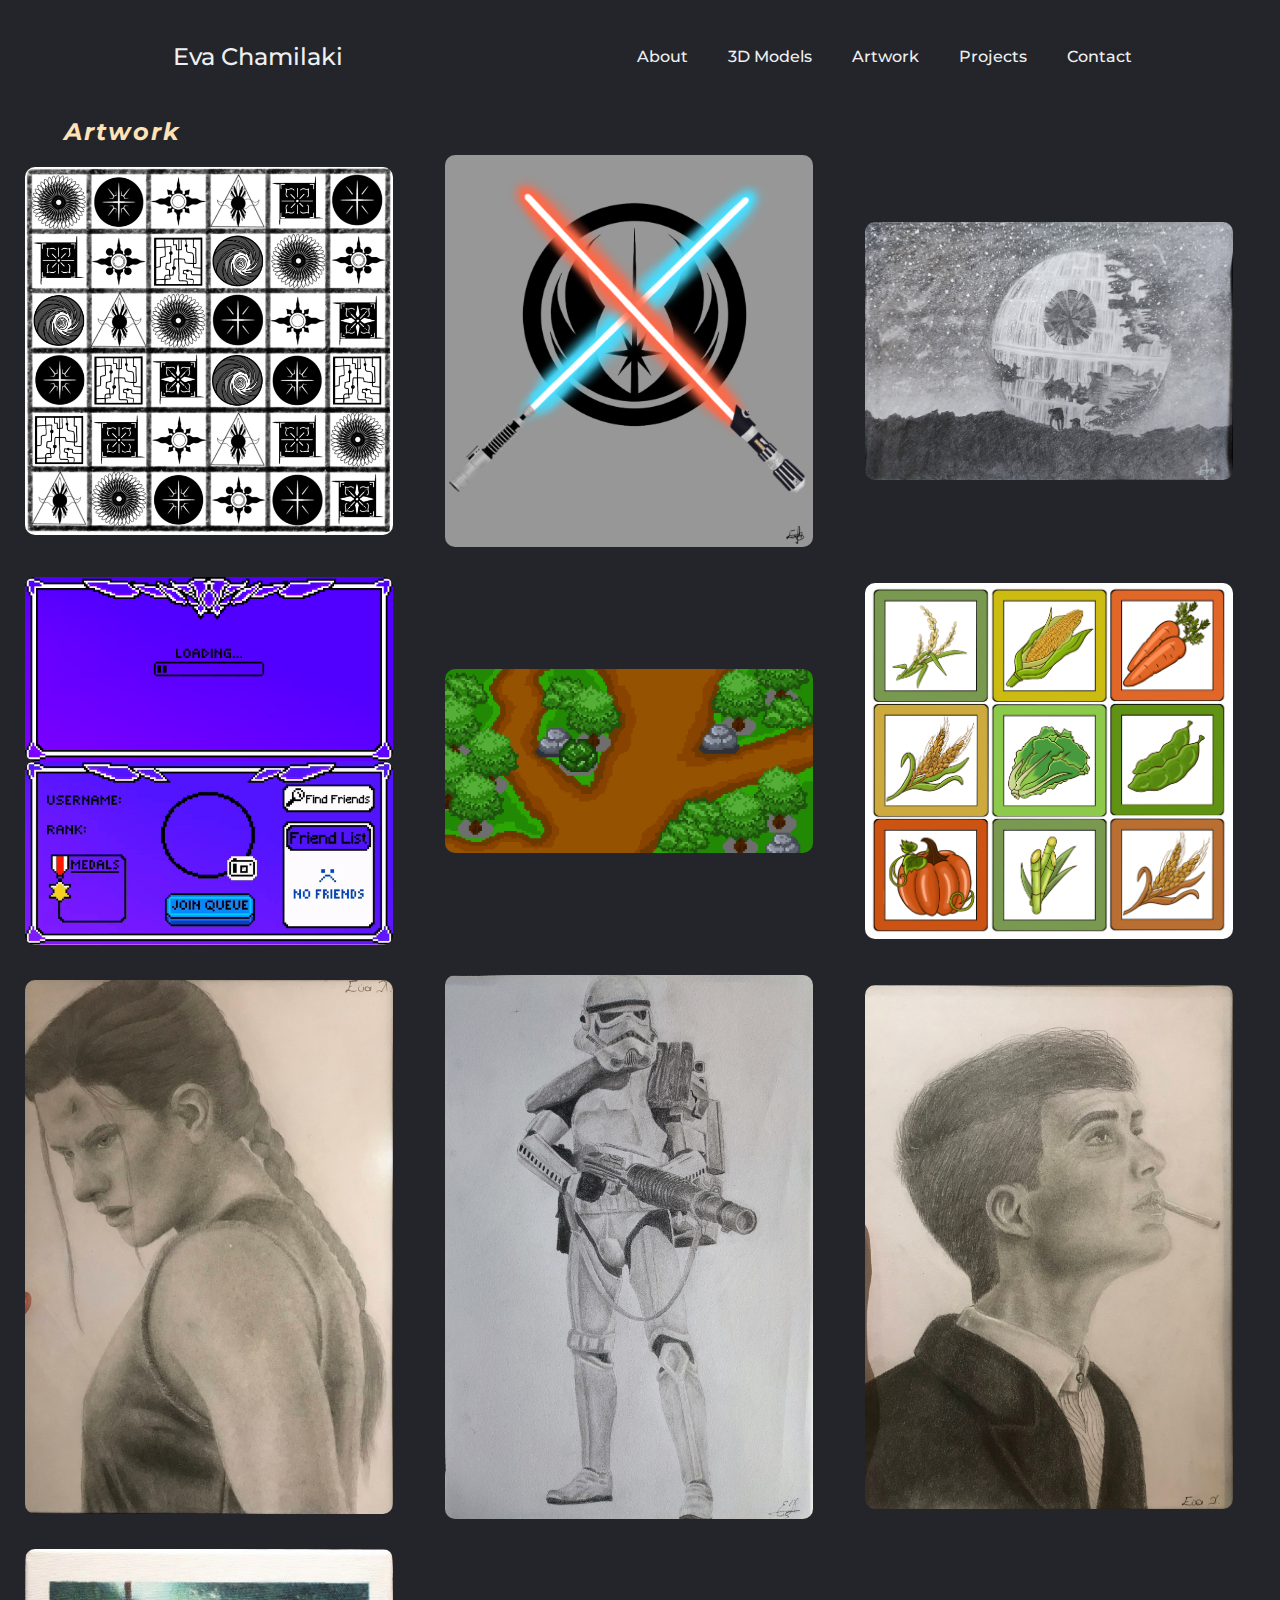
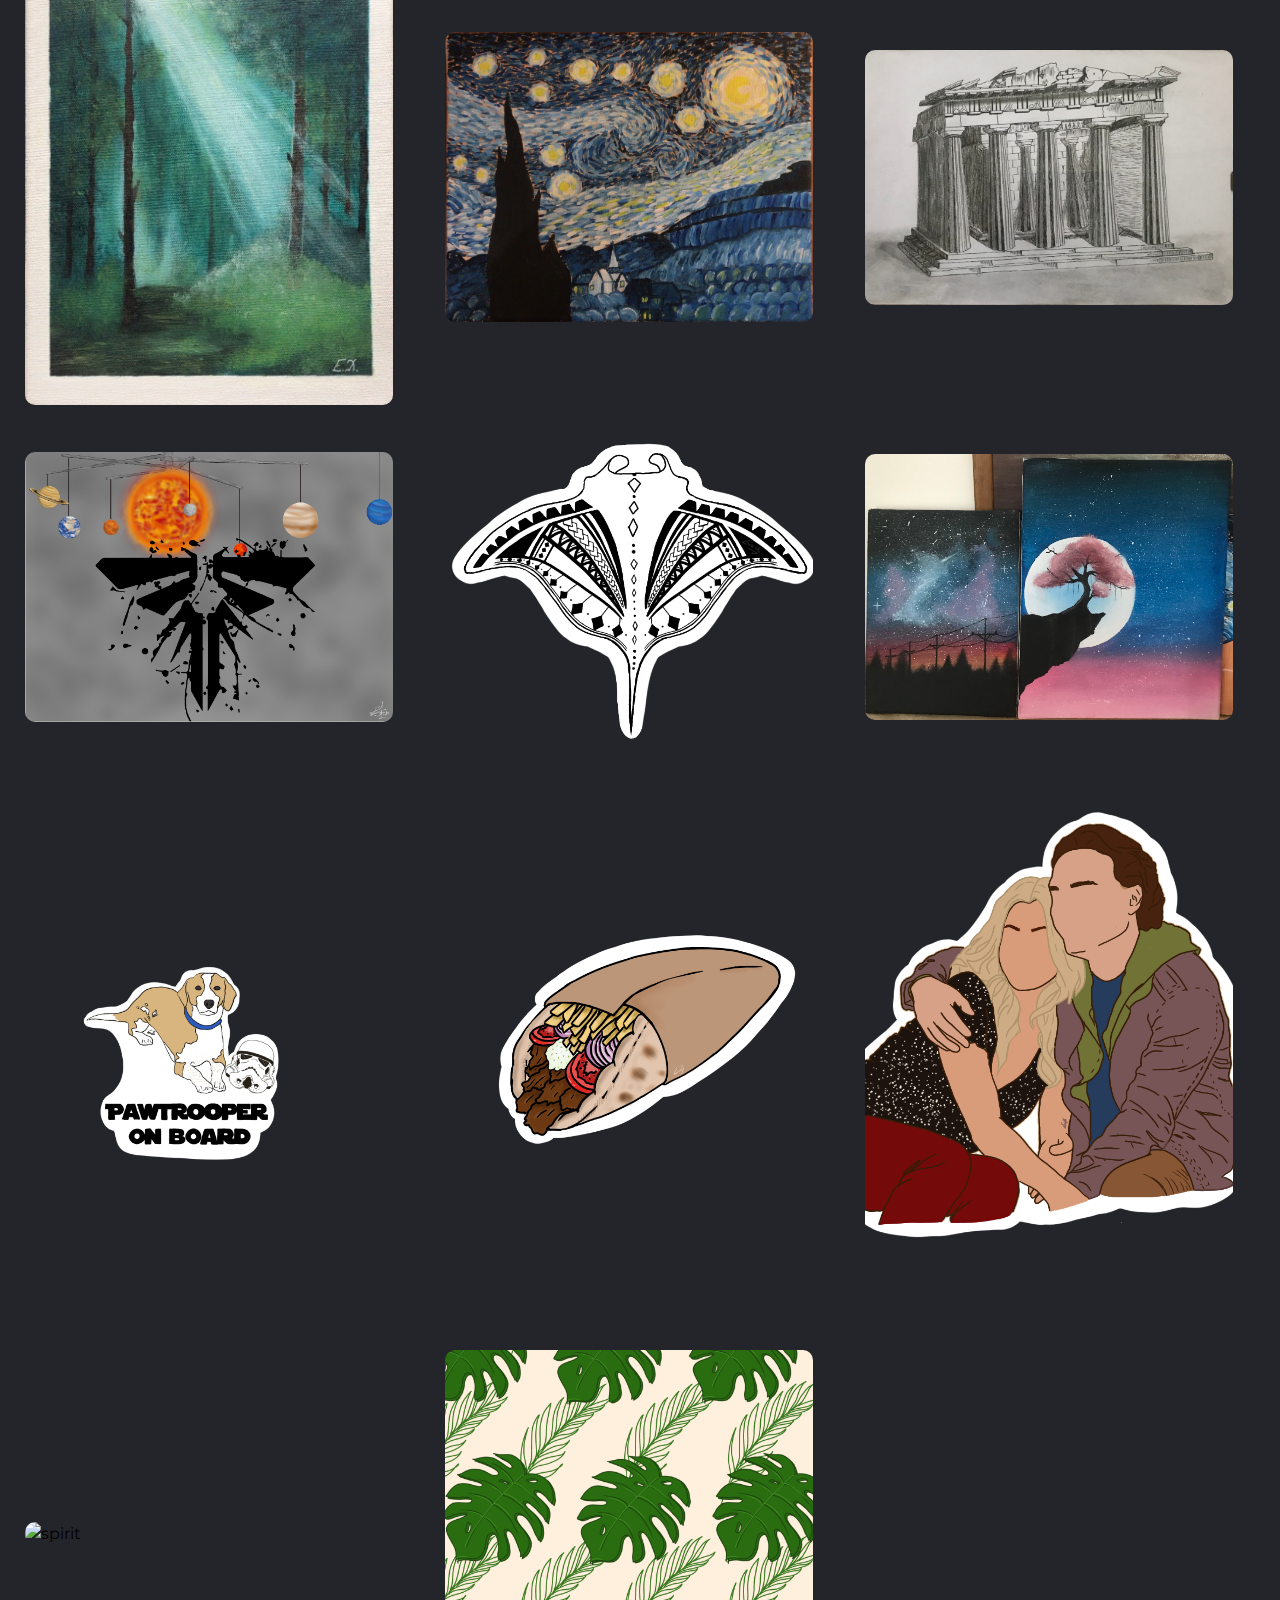
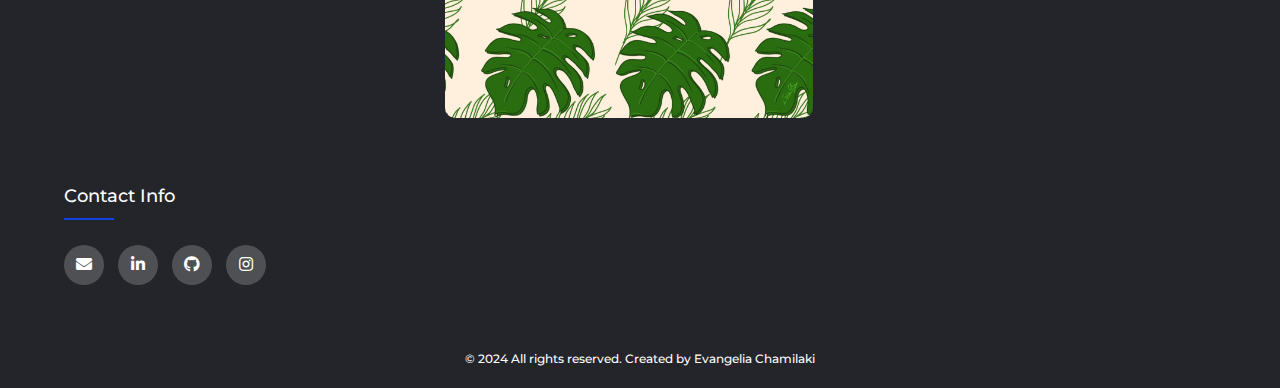
==== commit ceee18a5: "updated artwork + projects" ====
--- a/artwork.html
+++ b/artwork.html
@@ -53,10 +53,10 @@
                     <img class="img_format" src="artwork/main_screen.gif" alt="MainScreen">
                 </div>
                 <div class="img_container">
-                    <img class="img_format" src="artwork/spirit.png" alt="spirit">
+                    <img class="img_format" src="artwork/background.png" alt="PixelArtBackground">
                 </div>
                 <div class="img_container">
-                    <img class="img_format" src="artwork/wallpaper.png" alt="wallpaper">
+                    <img class="img_format" src="artwork/crops.png" alt="CropsIcons">
                 </div>
             </div>
 
@@ -69,18 +69,6 @@
                 </div>
                 <div class="img_container">
                     <img class="img_format" src="artwork/peak (2).jpg" alt="peakyblinders">
-                </div>
-            </div>
-
-            <div class="row">
-                <div class="img_container">
-                    <img class="img_format" src="artwork/pawtrooper.png" alt="Azor">
-                </div>
-                <div class="img_container">
-                    <img class="img_format" src="artwork/gyros_logo.png" alt="GyroText">
-                </div>
-                <div class="img_container">
-                    <img class="img_format" src="artwork/leonny.png" alt="PennyLeon">
                 </div>
             </div>
 
@@ -106,6 +94,32 @@
                 <div class="img_container">
                     <img class="img_format" src="artwork/drawings.jpg" alt="drawings">
                     <!-- <img class="img_format" src="artwork/leonny.png" alt="PennyLeon"> -->
+                </div>
+            </div>
+
+            
+
+            <div class="row">
+                <div class="img_container">
+                    <img class="img_format" src="artwork/pawtrooper.png" alt="Azor">
+                </div>
+                <div class="img_container">
+                    <img class="img_format" src="artwork/gyros_logo.png" alt="GyroText">
+                </div>
+                <div class="img_container">
+                    <img class="img_format" src="artwork/leonny.png" alt="PennyLeon">
+                </div>
+            </div>
+
+            <div class="row">
+                <div class="img_container">
+                    <img class="img_format" src="artwork/spirit.png" alt="spirit">
+                </div>
+                <div class="img_container">
+                    <img class="img_format" src="artwork/wallpaper.png" alt="wallpaper">
+                </div>
+                <div class="img_container">
+                    
                 </div>
             </div>
         </div>
--- a/other_files/styles.css
+++ b/other_files/styles.css
@@ -85,6 +85,14 @@
   margin-bottom: 20px;
 }
 
+.line {
+  align-items: center;
+  width: 70%;
+  height: 1px;
+  background-color: #ffe2b6;
+  margin: 0 auto;
+}
+
 .footer-copyright {
   text-align: center;
   font-size: 12px;
@@ -240,12 +248,33 @@
   border-radius: 20px;
 }
 
+.awards-item {
+  margin: 60px auto;
+  max-width: 60%;
+  padding: 0 20px 0 30px;
+  display: flex;
+  flex-direction: column;
+  gap: 10px;
+  position: relative;
+}
+
+.awards-item h3, h4, small {
+  font-weight: normal;
+  color: white;
+  margin: 0;
+  padding: 0;
+}
+
 .year {
   position: absolute;
   top: 10px;
   right: 25px;
   color: #000000;
   font-weight: normal;
+}
+
+.awards-item .year {
+  color: white;
 }
 
 .project-item::before {
